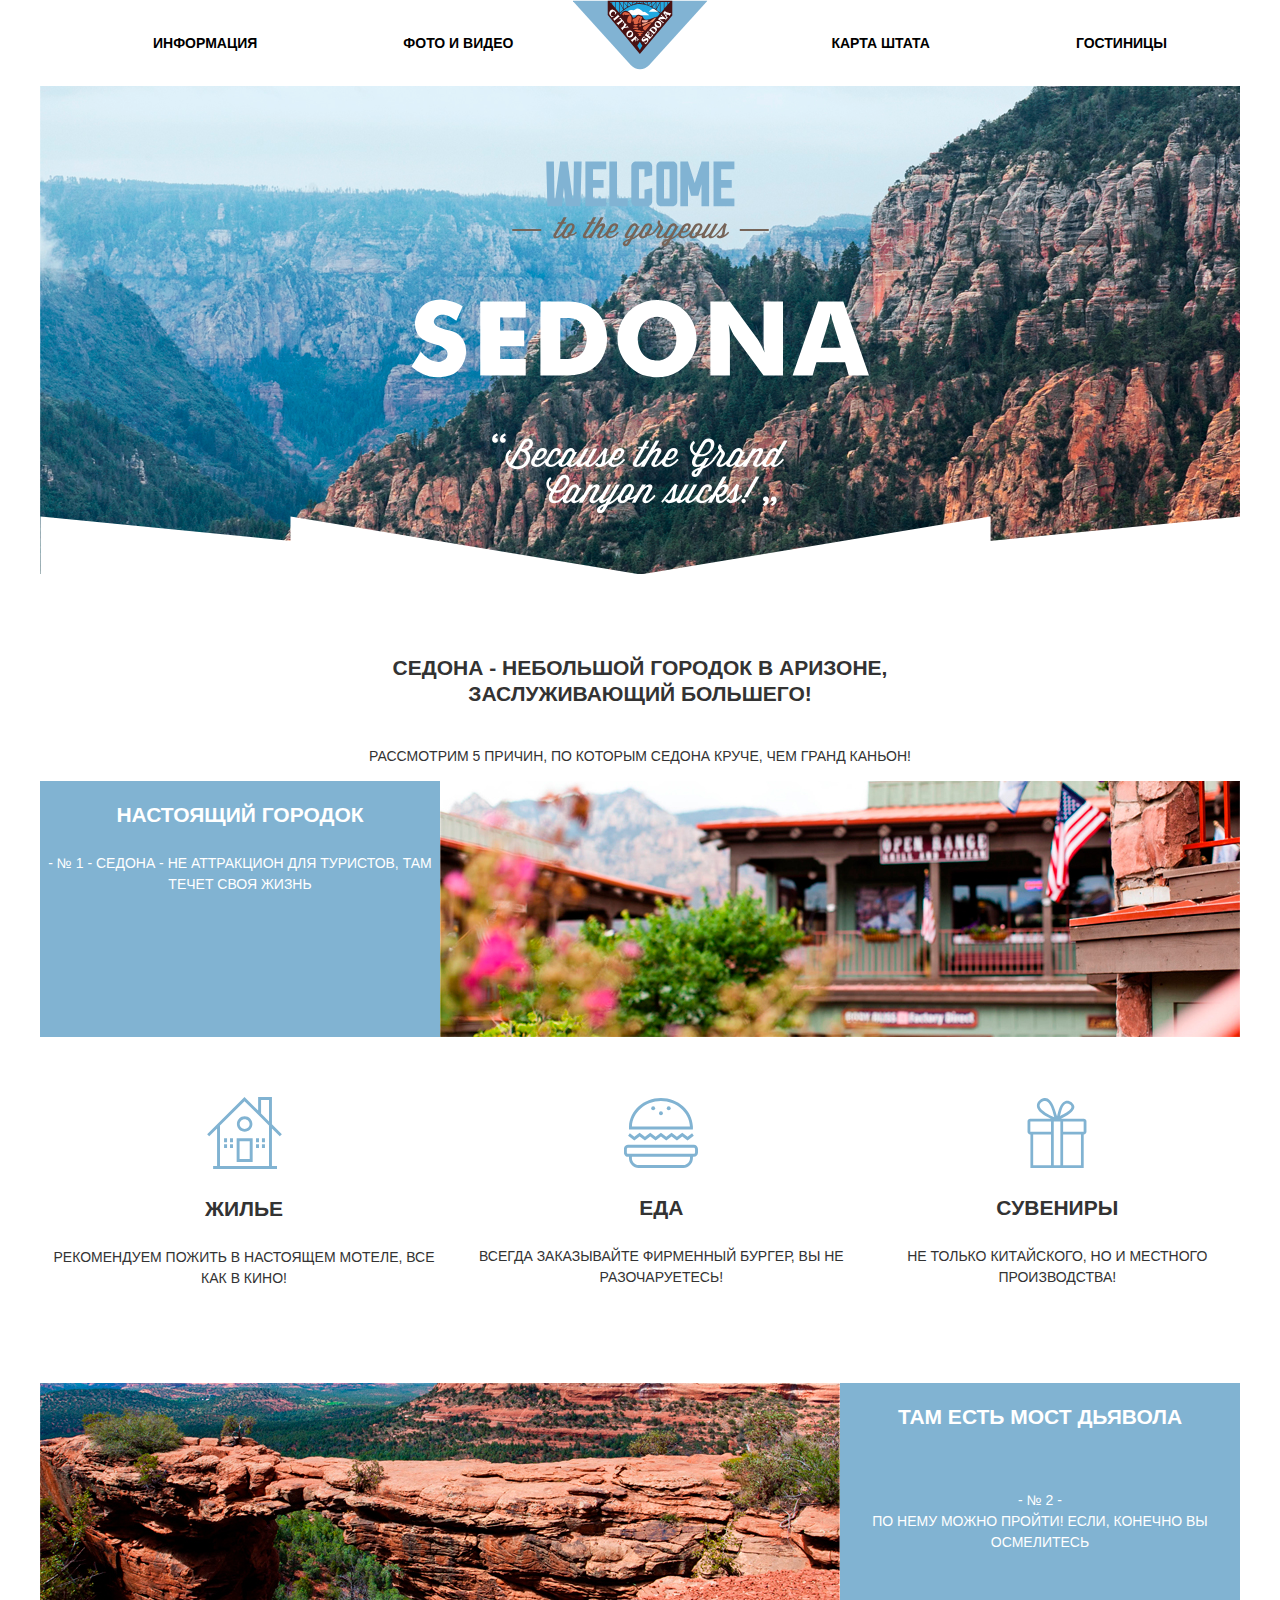
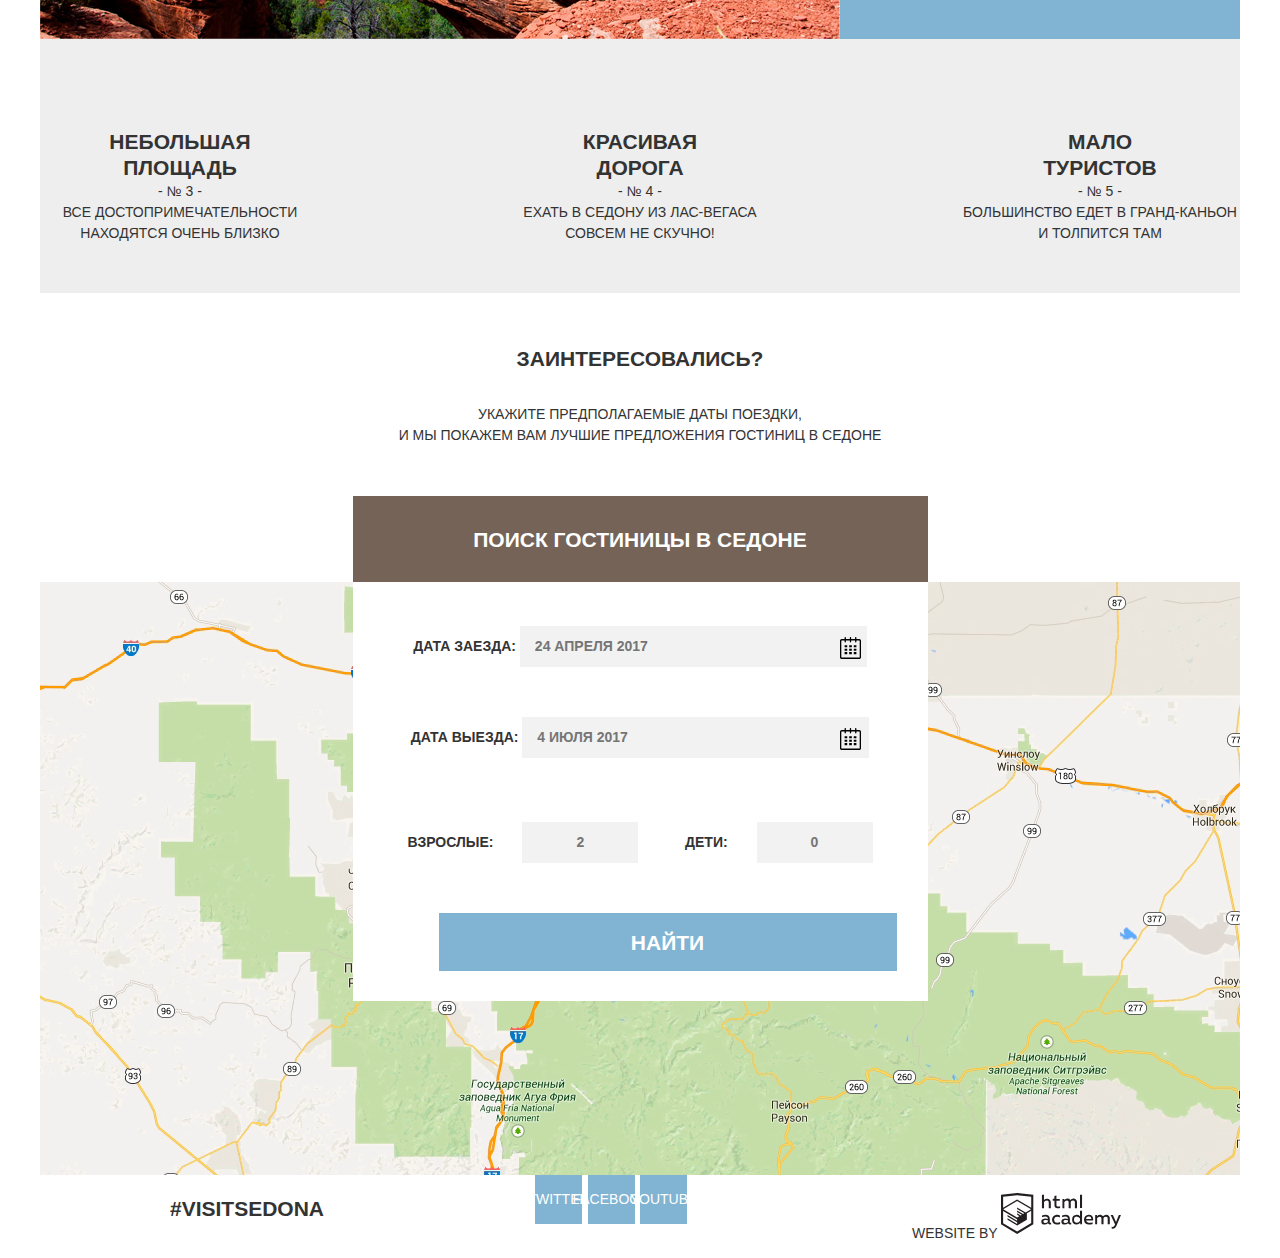
==== index.html @ 25c96b59 "исправления по замечаниям" ====
<!DOCTYPE html>
<html lang="ru">
  <head>
    <meta charset="utf-8">
    <link href="https://fonts.googleapis.com/css?family=PT+Sans&display=swap&subset=cyrillic" rel="stylesheet">
    <link href="css/normalize.css" rel="stylesheet">
    <link href="css/style.css" rel="stylesheet">
    <title>HTML Academy: Седона</title>
  </head>
  <body>
   <header class="main-header">
     <div class="main-header-box">
     <img src="img/logo-sedona.svg" alt="Sedona logo" width="135px" height="70px">
     </div>
     <nav class="main-navigation">
      <ul class="navigation-list">
        <li class="navigation-list-item">
          <a href="info.html">Информация</a>
        </li>
        <li class="navigation-list-item next-right">
          <a href="info.html">Фото и видео</a>
        </li>
        <li class="navigation-list-item prev-left">
          <a href="statemap.html">Карта штата</a>
        </li>
        <li class="navigation-list-item">
          <a href="hotels.html">Гостиницы</a>
        </li>         
      </ul>
     </nav>
   </header>
   <main class="container">
     <section class="main-banner">
       <h1 class="visually-hidden">Город Sedona</h1>
         <img src="img/intro-welcome.svg" alt="welcome" width="459px" height="353px">
        <!-- <img src="img/polygon.svg" width="1201px" height="59px"> -->
      </section>
      <section  class="introduse">     
       <p class="bold">Седона - небольшой городок в Аризоне,<br>
       заслуживающий большего!</p>
       <p>Рассмотрим 5 причин, по которым Седона круче, чем Гранд Каньон!</p>
	   </section>
     <section class="reasons">
       <div class="reason-one">
         <div class="reason-one-text">
         <p class="bold">Настоящий городок</p>
         <p>- № 1 - 
         Седона - не аттракцион для туристов, 
         там течет своя жизнь
         </p>
         </div>
         <img src="img/Layer_10.jpg" width="800px" height="256px" alt="city photo">
        </div>
        <div class="recomends">
          <div class="recomends-one">
          <img src="img/icon-1.svg" width="75px" height="72px" alt="house">
          <p class="bold">Жилье</p>
          <p>Рекомендуем пожить в настоящем 
          мотеле, все как в кино!</p>
          </div>
          <div class="recomends-two">
          <img src="img/icon-2.svg" width="74px" height="70px" alt="burger">
          <p class="bold">Еда<p>
          <p>Всегда заказывайте фирменный бургер,
          вы не разочаруетесь!</p>
          </div>
          <div class="recomends-three">
          <img src="img/icon-3.svg" width="64px" height="70px" alt="souveners">
          <p class="bold">Сувениры</p>
          <p>Не только китайского, но и местного
          производства!</p>
          </div>
        </div>
        <div class="reason-two">
          <img src="img/Layer_5.jpg" width="800px" height="256px" alt="Devil's bridge">
          <div class="reason-two-text">
          <p class="bold">Там есть мост дьявола</p><br>
          <p>- № 2 -<br>
          По нему можно пройти! Если, конечно
          вы осмелитесь
          </p>
          </div>
        </div>
        <div class="reasons-list">
        <div class="reasons-list-item">
        <span class="bold">Небольшая<br>        
        площадь</span><br>
        - № 3 -<br>
        Все достопримечательности находятся очень близко
        </div>
        <div class="reasons-list-item">
        <span class="bold">Красивая<br>
        дорога</span><br>
        - № 4 -<br>
        Ехать в Седону из Лас-Вегаса совсем не скучно!
        </div>
        <div class="reasons-list-item">
        <span class="bold">Мало<br>
        туристов</span><br>
        - № 5 -<br>
        Большинство едет в Гранд-Каньон и толпится там
        </div>
        </div>
     </section>
	   <section class="block-callback">
       <h2>Заинтересовались?</h2>
       <p class="block-callback-info">Укажите предполагаемые даты поездки,<br>
 	   и мы покажем вам лучшие предложения гостиниц в Седоне</p>
     <div class="search">
       <button class="button" type="button">Поиск гостиницы в Седоне</button>
	       <form class="search-form" action="https://echo.htmlacademy.ru" method="post">
           <p class="search-form-item">
            <label for="date-from">Дата заезда:</label>
            <input id="date-from" type="text" name="date-from" value="" placeholder="24 апреля 2017" class="date-input">
            <button class="calendar"><img src="img/calendar.svg" alt="calendar"></button>
           </p>
           <p class="search-form-item">
             <label for="date-to">Дата выезда:</label>
             <input id="date-to" type="text" name="date-to" value="" placeholder="4 июля 2017" class="date-input">
             <button class="calendar"><img src="img/calendar.svg" alt="calendar"></button>
           </p>
           <div class="count">
           <p class="count-form-item"> 
             <label for="adult">Взрослые:</label>
             <input id="adult" type="text" name="adult" value="" placeholder="2" class="adult-count">
           </p>
           <p class="count-form-item">
             <label for="children">Дети:</label>
             <input id="children" type="text" name="children" value="" placeholder="0" class="children-count">
           </p>
           </div>
           <button class="button-search" type="submit">Найти</button>
         </form>
         </div>
     </section>
     <section class="map">
       <img src="img/map.jpg" alt="map of Sedona" width="1200px" height="593px">
     </section>
   </main>
   <footer class="main-footer">
   <div class="container">
     <p class="hashtag">#VISITSEDONA</p>
       <ul class="footer-social">
         <li><a class="social-button" href="#"><span class="visually-hidden">Twitter</span>
         <svg xmlns="http://www.w3.org/2000/svg" xmlns:xlink="http://www.w3.org/1999/xlink" width="17" height="15" viewBox="0 0 17 15"><path fill="#FFF" d="M10.95.144c1.685-.496 2.984.27 3.577 1.179.673-.231 1.331-.481 2.011-.708a2.345 2.345 0 0 1-.857 1.768c.685.17 1.304-.491 1.304-.491-.169 1-1.006 1.788-1.563 2.024-.231 6.75-3.175 11.217-10.077 11.082h-.446c-.41 0-4.164-.46-4.898-1.887 2.271.196 3.893-.422 4.693-1.177-.96-.3-2.679-.477-2.979-2.95.349.106.564.228 1.19.119C1.705 8.247.374 7.53.448 5.33c.285.328 1.067.536 1.34.472C1.085 5.561-.182 2.442.894.85c1.818 1.854 3.735 3.606 7.152 3.773C8.254 2.33 9.183.793 10.95.144z"/></svg>
</a></li>
         <li><a class="social-button" href="#"><span class="visually-hidden">Facebook</span>
         <svg xmlns="http://www.w3.org/2000/svg" width="12" height="22" viewBox="0 0 12 22"><path fill="#FFF" d="M12 4V0H8a4 4 0 0 0-4 4v4H0v4h4v10h4V12h4V8H8V4h4z"/></svg>
</a></li>
         <li><a class="social-button" href="#"><span class="visually-hidden">Youtube</span>
         <svg xmlns="http://www.w3.org/2000/svg" xmlns:xlink="http://www.w3.org/1999/xlink" width="20" height="16" viewBox="0 0 20 16"><path fill="#FFF" d="M17 0H3C1.35 0 0 1.35 0 3v10c0 1.65 1.35 3 3 3h14c1.65 0 3-1.35 3-3V3c0-1.65-1.35-3-3-3zM6.027 11.998V4.002L15.014 8l-8.987 3.998z"/></svg>
</a></li>
       </ul>
       <p class="footer-copyright">Website by 
	     <a class="academy-logo" href="https://htmlacademy.ru/intensive/htmlcss">
		   <svg id="Layer_1" data-name="Layer 1" xmlns="http://www.w3.org/2000/svg" width="120px" height="49px" viewBox="0 0 108.08 36.85"><title>logo-htmlacademy-small1</title><path d="M44.61,26.88a2,2,0,0,0,.55-0.1v1.33a3.25,3.25,0,0,1-1.18.21,1.67,1.67,0,0,1-1.67-1,4.84,4.84,0,0,1-3.14,1.08c-1.51,0-2.91-.83-2.91-2.55,0-2.13,2-2.79,3.71-2.79a11.08,11.08,0,0,1,2.17.25v-0.3c0-1-.76-1.77-2.19-1.77a7.42,7.42,0,0,0-3,.64v-1.7a10.21,10.21,0,0,1,3.19-.55c2.36,0,3.81,1.12,3.81,3.65v3a0.54,0.54,0,0,0,.49.59h0.17Zm-6.44-1.13A1.35,1.35,0,0,0,39.63,27h0.11a3.39,3.39,0,0,0,2.41-1V24.58a9.72,9.72,0,0,0-1.81-.21c-1,0-2.16.33-2.16,1.38h0Zm12.36-6.11a5,5,0,0,1,2.57.64V22a4.08,4.08,0,0,0-2.3-.7,2.75,2.75,0,1,0,0,5.49,5,5,0,0,0,2.43-.64v1.71a6.27,6.27,0,0,1-2.76.57A4.21,4.21,0,0,1,46,24.51q0-.21,0-0.41a4.32,4.32,0,0,1,4.18-4.46h0.38Zm12.17,7.24a2,2,0,0,0,.55-0.1v1.33a3.25,3.25,0,0,1-1.18.21,1.67,1.67,0,0,1-1.67-1,4.84,4.84,0,0,1-3.14,1.08c-1.51,0-2.91-.83-2.91-2.55,0-2.13,2-2.79,3.71-2.79a11.08,11.08,0,0,1,2.17.25v-0.3c0-1-.76-1.77-2.19-1.77a7.42,7.42,0,0,0-3,.64v-1.7a10.21,10.21,0,0,1,3.19-.55c2.36,0,3.81,1.12,3.81,3.65v3a0.54,0.54,0,0,0,.49.59h0.17Zm-6.44-1.13A1.35,1.35,0,0,0,57.73,27h0.11a3.39,3.39,0,0,0,2.41-1V24.58a9.72,9.72,0,0,0-1.81-.21c-1.06,0-2.16.33-2.16,1.38h0ZM73,16V28.2H71.35V26.88a3.88,3.88,0,0,1-3.19,1.54,4.4,4.4,0,0,1,0-8.78,3.81,3.81,0,0,1,3,1.3V16H73Zm-4.53,5.22a2.76,2.76,0,1,0,0,5.52A2.86,2.86,0,0,0,71.15,25V23A2.91,2.91,0,0,0,68.49,21.27ZM79,19.64c3.31,0,4.46,2.68,3.92,5.09H76.7c0.21,1.5,1.67,2.11,3.19,2.11a6.11,6.11,0,0,0,2.64-.59v1.6a7.14,7.14,0,0,1-3,.57C77,28.42,74.78,27,74.78,24a4.18,4.18,0,0,1,4-4.39H79Zm0.09,1.54a2.28,2.28,0,0,0-2.44,2.1v0.06H81.3A2,2,0,0,0,79.13,21.18Zm5.73,7V19.87h1.65v1a3.81,3.81,0,0,1,2.78-1.27A2.86,2.86,0,0,1,91.89,21a4.12,4.12,0,0,1,2.91-1.33A3.06,3.06,0,0,1,98,23V28.2h-1.9V23.05a1.59,1.59,0,0,0-1.42-1.75H94.42a2.8,2.8,0,0,0-2.07,1.12V28.2h-1.9V23.05A1.59,1.59,0,0,0,89,21.31H88.8a3,3,0,0,0-2.21,1.29v5.63H84.86Zm21.31-8.33h1.9l-3.91,9.46c-0.9,2.17-2.09,2.86-3.35,2.86a4.76,4.76,0,0,1-1.1-.14V30.46a2.86,2.86,0,0,0,.85.12c0.9,0,1.58-.64,2.07-1.9l0.17-.42-4-8.4h2l2.86,6.29ZM38.73,1.46V6.22a3.81,3.81,0,0,1,2.7-1.14,3.25,3.25,0,0,1,3.44,3.4v5.15H43V8.72a1.81,1.81,0,0,0-1.61-2h-0.3a2.93,2.93,0,0,0-2.32,1.39v5.52h-1.9V1.46h1.9ZM49.94,2.31v3h3V6.91h-3v3.81c0,1.1.5,1.46,1.58,1.46a4.49,4.49,0,0,0,1.69-.33v1.6A6.8,6.8,0,0,1,51,13.8a2.55,2.55,0,0,1-2.86-2.74V6.89H46.58V5.26h1.5V2.74Zm5.4,11.31V5.28H57v1A3.81,3.81,0,0,1,59.77,5a2.86,2.86,0,0,1,2.6,1.33A4.12,4.12,0,0,1,65.28,5,3.06,3.06,0,0,1,68.44,8.4v5.21h-1.9V8.46a1.59,1.59,0,0,0-1.42-1.75H64.89a2.8,2.8,0,0,0-2.07,1.12v5.78h-1.9V8.46A1.59,1.59,0,0,0,59.5,6.71H59.27A3,3,0,0,0,57.06,8v5.63H55.34ZM71.17,1.45H73V13.6H71.17V1.45ZM14.71,0H14.55L0,1.54V28.21l14.55,8.66,14.55-8.66V1.54Zm12.5,27.1L14.55,34.64,1.9,27.12V16.18l12.59,7.5V25L5.86,19.9v1.31l8.68,5.21v1.39L5.87,22.65V24l8.68,5.21,8.75-5.24V18.31L27.2,16V27.12Zm0-12.53-3.48,2-1.6,1L14.51,13v1.31L21,18.23H21l-0.14.09-1,.54-5.37-3.2V17l4.24,2.52-1,.67-3.2-1.9v1.31l2.1,1.24L14.5,22.1,2,14.65,14.51,7.11Zm0-1.32L14.49,5.76,1.91,13.25v-10L14.56,1.92,27.21,3.25v10h0Z" transform="translate(0 -0.02)" fill="#231f20"/></svg>
</a>
	   </p>
     </div>
   </footer>
  </body>
</html>
---- css/style.css ----
body {
margin: 0px;
padding: 0px;

font-family: "PT-Sans", Arial, sans-serif;
font-size: 14px;
line-height: 21px;
color: #333333;
text-transform: uppercase;

background-image: url("../img/background_photo.png");
background-repeat: no-repeat;
background-position: top center;
background-color: #ffffff;
}
a {
  text-decoration: none;
}


.main-header {
  width: 1200px;
  position: relative;
  display: block;
  margin: 0 auto;
  
}
.main-header-box {
  display: block;
  position: absolute;
  top: 0;
  left: 50%;
  transform: translateX(-50%);
  width: 135px;
  background-color: transparent;
}

.main-navigation {
  
  font-size: 14px;
  font-weight: bold;
  line-height: 26px;
  color: #000000;
  background-color: #ffffff;
  display: flex;
  width: 1200px;
  align-items: center;
  box-sizing: border-box;
  margin-bottom: 75px;
}
.navigation-list {
  width: 100%;
  display: -webkit-flex;
  display: -moz-flex;
  display: -ms-flex;
  display: -o-flex;
  display: flex;
  -webkit-flex-wrap: wrap;
  -moz-flex-wrap: wrap;
  -ms-flex-wrap: wrap;
  -o-flex-wrap: wrap;
  flex-wrap: wrap;
}
ul.navigation-list  {
  list-style: none;
  margin: 0;
}

.navigation-list-item {
  padding: 15px 73px;
}

.navigation-list-item.next-right {
  margin-right: auto;
}

.navigation-list-item.prev-left {
  margin-left: auto;
}

.main-navigation a {
  display: block;
  color: #000000;
  padding-top: 15px;
  padding-bottom: 15px;
}
.main-navigation a:hover {
  color: #81b3d2;
}
.main-navigation a:focus {
  color: #cacaca;
}
h1.visually-hidden,
h2.visually-hidden  {
  position: absolute;

  width: 1px;
  height: 1px;
  margin: -1px;
  border: 0;
  padding: 0;

  white-space: nowrap;

  clip-path: inset(100%);
  clip: rect(0 0 0 0);
  overflow: hidden;
}

.main-banner img {
  display: flex;
  margin-right: auto;
  margin-left: auto;
  margin-top: 0;
}
.main-banner {
  position: relative;
}
/*.main-banner:after {
  content: "";
  position: absolute;
  display: block;
  background-image: url("../img/polygon.png");
  background-repeat: no-repeat;
  background-size: 1200px 59px;
  z-index: 10;
  top: 448px;
}*/
.bold {
  font-size: 21px;
  font-weight: bold;
  line-height: 26px;
  margin-bottom: 25px;
}
.container {
  margin: 0 auto;
  width: 1200px;
}
.introduse {
  display:flex;
  flex-direction: column;
  background-color: #ffffff;
  text-align: center;
  margin-top: 60px;
  padding-top: 60px;
}
.introduse:before {
  content: "";
  position: absolute;
  display: block;
  background-image: url("../img/polygon.png");
  background-repeat: no-repeat;
  width: 1201px;
  height: 59px;
  z-index: 10;
  top: 516px;

}

.reason-one {
  display: flex;
  margin: auto;
  align-items: center;
  margin-bottom: 60px;
  background-color: #ffffff;
  
}
.reason-two {
  display: flex;
  margin: auto;
  align-items: center;
  background-color: #ffffff;

}
.reason-one-text,
.reason-two-text {
  width: 400px;
  height: 256px;
  background-color: #81b3d2;
  color: #ffffff;
  text-align: center;
  vertical-align: middle;
}

  
.recomends {
  display: flex;
  justify-content: space-between;
  align-items: center;
  margin: auto;
  margin-bottom: 80px;
  background-color: #ffffff;
  
}
.recomends-one,
.recomends-two,
.recomends-three {
  text-align: center;
}
.reasons-list {
  display: flex;
  justify-content: space-between;
  background-color: #eeeeee;
  min-height: 254px;
  margin: auto;
  align-items: center;
}
.reasons-list-item {
  width: 280px;
  text-align: center;
  vertical-align: middle;
  margin-top: 40px;
  
}

.block-callback p,
.block-callback h2{
  text-align: center;
  vertical-align: middle;
}
.block-callback h2 {
  margin-top: 55px;
  margin-bottom: 35px;
}
.block-callback p {
  margin-bottom: 50px;
}
.search {
  z-index: 10;
  width: 575px;
  position: relative;
  margin: auto;
  
}
.search-form {
  width: 575px;
  position: absolute;
  top: 86px;
  background-color: #ffffff;
  padding: 30px;
  box-sizing: border-box;
}
.button {
  font: inherit;
  background-color: #766357;
  color: #ffffff;
  text-align: center;
  vertical-align: middle;
  border: none;
  width: 575px;
  height: 86px;
  text-transform: uppercase;
  font-size: 21px;
  font-weight: bold;
  cursor: pointer;
}
.button:hover {
  background-color: #604e43;
}
.button:active {
  background-color: #503e33;
  color: #928a85;
}

.search-form-item{
  position: relative;
  font: inherit;
  font-size: 14px;
  font-weight: bold;
}
.search-form-item input:hover {
  background-color: #ebebeb;
}
.search-form-item input:focus {
  background-color: #ffffff;
}
.date-input {
  width: 347px;
  box-sizing: border-box;
  padding: 10px 15px;
  padding-right: 30px;
  font: inherit;
  color: #000000;
  text-transform: uppercase;
  background-color: #f2f2f2;
  border: none;
  position: relative;
}
.calendar {
  position: absolute;
  right: 31px;
  top: 10px;
  border: none;
  background-color: #f2f2f2;
}
.count {
  display: flex;
  width: 465px;
  margin: 0 auto;
  justify-content: space-between;
}
.count-form-item label {
  font-size: 14px;
  font-weight: bold;
  display: inline-block;
}
.count-form-item label:first-child {
  margin-right: 25px;
}

.adult-count,
.children-count {
  width: 116px;
  box-sizing: border-box;
 /* padding: 10px 40px;*/
  padding-top: 10px;
  padding-bottom: 10px;
  font: inherit;
  font-weight: bold;
  color: #000000;
  text-transform: uppercase;
  text-align: center;
  background-color: #f2f2f2;
  border: none;
  position: relative;
}
.button-search {
  font: inherit;
  text-align: center;
  vertical-align: middle;
  width: 458px;
  height: 58px;
  text-transform: uppercase;
  font-size: 21px;
  font-weight: bold;
  background-color: #81b3d2;
  color: #ffffff;
  border: none;
  margin-left: 56px;
}
.button-search:hover,
.social-button:hover {
  background-color: #669ec0;
}
.button-search:active
.social-button:active {
  background-color: #5496bd;
  color: #94b9d2;
}
.map {
  display: block;
  width: 1200px;
  height: 593px;
}
.social-button {
  background-color: #81b3d2;
  color: #ffffff;
  border: none;
  width: 47px;
  height: 49px;
  display: flex;
  align-items: center;
  justify-content: center;
}
.social-button:hover {
  background-color: 669ec0;
}
.social-button:active {
  background-color:5496bd;
}
social-button:active path {
  fill: #88b6d1;
}
.main-footer .container {
  display: flex;
  flex-wrap: wrap;
  width: 1200px;
  justify-content: space-between;
}
/*.footer-social {
  text-align: center;
  width: 155px;
}*/
ul.footer-social {
  list-style: none;
  display: flex;
  width: 152px;
  flex-wrap: wrap;
  justify-content: space-between;
  margin: 0 auto;
  padding: 0;
}
.hashtag {
  font-size: 21px;
  font-weight: bold;
  line-height: 26px;
  width: 140px;
  margin-left: 130px;
}
.footer-copyright {
  width: 210px;
 
  margin-right: 118px;
}
.academy-logo:hover path{
  fill: #81b3d2;
}
academy-logo:active path {
  fill: #bdbbbc;
}
.inner-page {
  background-color: #fefefe;
  background-image: url("../img/inner-page.jpg");
  background-position: top center;
  background-repeat: no-repeat;
}
.inner-page .main-navigation {
  margin-bottom: 0;
}
.filtres {
  background-image: url("../img/filter_background.jpg");
  background-repeat: no-repeat;
  background-position: top center;
  background-color: #ffffff;
  margin-top: 0;
  color: #ffffff;
}
fieldset {
  list-style: none;
  padding: 0;
  margin: 0;
  border: none; 
}
.staff-name,
.type-name {
  font-weight: 600;
  font-size: 16px;
  line-height: 21px;
}

.container {
  margin: 0 auto;
  width: 1200px;
}
.filter-container {
  display: flex;
  justify-content: space-between;
}
.filtres-column {
  width: 600px;
  display: flex;
  justify-content: space-between;
}
.fiter-list {
  list-style: none;
  margin: 0;
  padding: 0;
}
.staff {
  width: 240px;  
  margin-left: 73px;
  margin-top: 30px;
  margin-bottom: 30px;
}
.hotel-type {
  width: 240px;
  margin-top: 30px;
  margin-bottom: 30px;
}
.filter-options {
  padding-top: 20px;
}
.hotel {
  position: relative;
  padding-left: 30px;
  cursor: pointer;
}
.hotel input[type="checkbox"]:checked + .checkbox-indicator {
  position: absolute;
  top: 0;
  left: 0;
  background-image: url("../img/checkbox-on.svg");
  background-repeat: no-repeat;
  width: 27px;
  height: 27px;
}
.hotel input[type="checkbox"]:not(:checked) + .checkbox-indicator {
  position: absolute;
  top: 0;
  left: 0;
  background-image: url("../img/checkbox-off.svg");
  background-repeat: no-repeat;
  width: 27px;
  height: 27px;
}
.range {
  width: 330px;
  margin-right: 73px;
  margin-top: 30px;
}
.range-title {
  margin-bottom: 9px;
  font-weight: 600;
  font-size: 16px;
  line-height: 21px;
}
.price-controls {
  height: 36px;
  margin-bottom: 20px;
  font-size: 0;
  border: 2px solid #ffffff;
  border-radius: 2px;
  position: relative;
}
.price-controls::after {
  content: "";
  position: absolute;
  top: 50%;
  left: 50%;
  width: 2px;
  height: 22px;
  transform: translate(-50%, -50%);
  background: #ffffff;
}
.price-controls label {
  display: inline-block;

  font-size: 14px;
  line-height: 38px;
  vertical-align: top;

  cursor: pointer;
}
.price-controls .min-price,
.price-controls .max-price {
  width: 90px;
  padding-left: 65px;
}
.price-controls input {
  width: 50px;
  margin: 0;

  color: inherit;
  font: inherit;

  background: none;
  border: none;
}
.range-controls {
  position: relative;

  margin-bottom: 32px;
}
.range-controls .scale {
  height: 2px;

  background: rgba(255, 255, 255, 0.3);
}
.range-controls .bar {
  width: 80%;
  height: 2px;

  background: #ffffff;
}
.range-toggle {
  width: 4px;
  height: 4px;
  position: absolute;
  top: -9px;
  background: #ababab;
  border: 8px solid #ffffff;
  border-radius: 50%;
  box-shadow: 0 2px 1px 0 rgba(0, 1, 1, 0.2);
  cursor: pointer;
}
.range-toggle-min {
  left: 0;
}

.range-toggle-max {
  left: 80%;
}
.range-toggle:hover {
  background: #1c4f80;
}
.btn-transparent {
  display: block;
  margin: 0 auto;
  padding: 6px 35px;

  font-size: 14px;
  line-height: 20px;
  color: #ffffff;
  text-transform: uppercase;

  background: transparent;
  border: 2px solid #ffffff;
  border-radius: 2px;
  cursor: pointer;
}
.btn-transparent:hover {
  color: #000000;

  background: #ffffff;
}
.search-result {
  display: flex;
  flex-wrap: wrap;
  width: 550px;
  margin-left: 73px;
}
.search-result-count {
  padding-top: 25px;
  padding-bottom: 25px;
  display: inline-block;
  vertical-align: middle;
  font-size: 21px;
  font-weight: 700;
  line-height: 26px;
  margin: 0;
}
.search-result-bar {
  font-size: 12px;
  line-height: 16px;
  margin: 0;
  margin-left: 45px;
  margin-right: 40px;
  padding-top: 36px;
  padding-bottom: 36px;
  vertical-align: middle;
  display: inline-block;
}
.sorting {
  list-style: none;
  margin: 0;
  padding: 0;
}
.sorting li {
  display: inline-block;
  vertical-align: middle;
  padding: 36px 15px 36px 0;  
  font-size: 12px;
  line-height: 16px;
  margin: 0;
}

.result {
  display: flex;
  flex-wrap: no-wrap;
  width: 1200px;
  margin: auto;
}
.hotels-item {
  display: flex;
  justify-content: space-between;
  width: 1200px;
  margin: 0 auto;
  padding: 28px 73px;
  box-sizing: border-box;
  border-top: 2px solid #e5e5e5;
}
.hotels-item:last-child {
  border-bottom: 2px solid #e5e5e5;
  margin-bottom: 35px;
}
.hotels-item-left {
  margin-right: 26px;
  margin-left: 0;
}
.hotel-item-center {
  width: 350px;
}
.hotel-item-center .bold {
  color: #000000;
}
.hotel-item-center p {
 padding: 0;
 margin: 0;
}
.type,
.price {
  display: inline-block;
  padding-bottom: 15px;
  padding-top: 15px;
  padding-right: 40px;
  width: 114px;
}
.button-more,
.button-booking {
 display: inline-block;
 
}
.button-more {
 display: inline-block;
  margin-right: 7px;
 padding: 7px 16px;
  width: 112px;
  box-sizing: content-box;
  font: inherit;
  font-weight: bold;
  font-size: 14px;
  text-align: center;
  color: #ffffff;
  vertical-align: middle;
  text-transform: uppercase;

  background-color: #81b3d2;
  border: none;
}
.button-booking {
  display: inline-block;
  
  padding: 7px 16px;
  width: 144px;
  
  font: inherit;
  font-weight: bold;
  font-size: 14px;
  text-align: center;
  color: #ffffff;
  vertical-align: middle;
  text-transform: uppercase;

  background-color: #766357;
  border: none;
}
.button-more a,
.button-booking a {
  color: #ffffff;
  font-size: 14px;
  font-weight: bold;
}
.button-more:hover {
  background-color: #669ec0;
}
.button-more:active {
  background-color: #5496bd;
  color: #88b6d1;
}
.button-booking:hover {
  background-color: #604e43;
}
.button-booking:active {
  background-color: #503e33;
  color: #857871;
}
.hotels-item-right {
  width: 116px;
  margin-left: auto;
  padding-right: 73px;
}
.hidden {
  display: none;
}
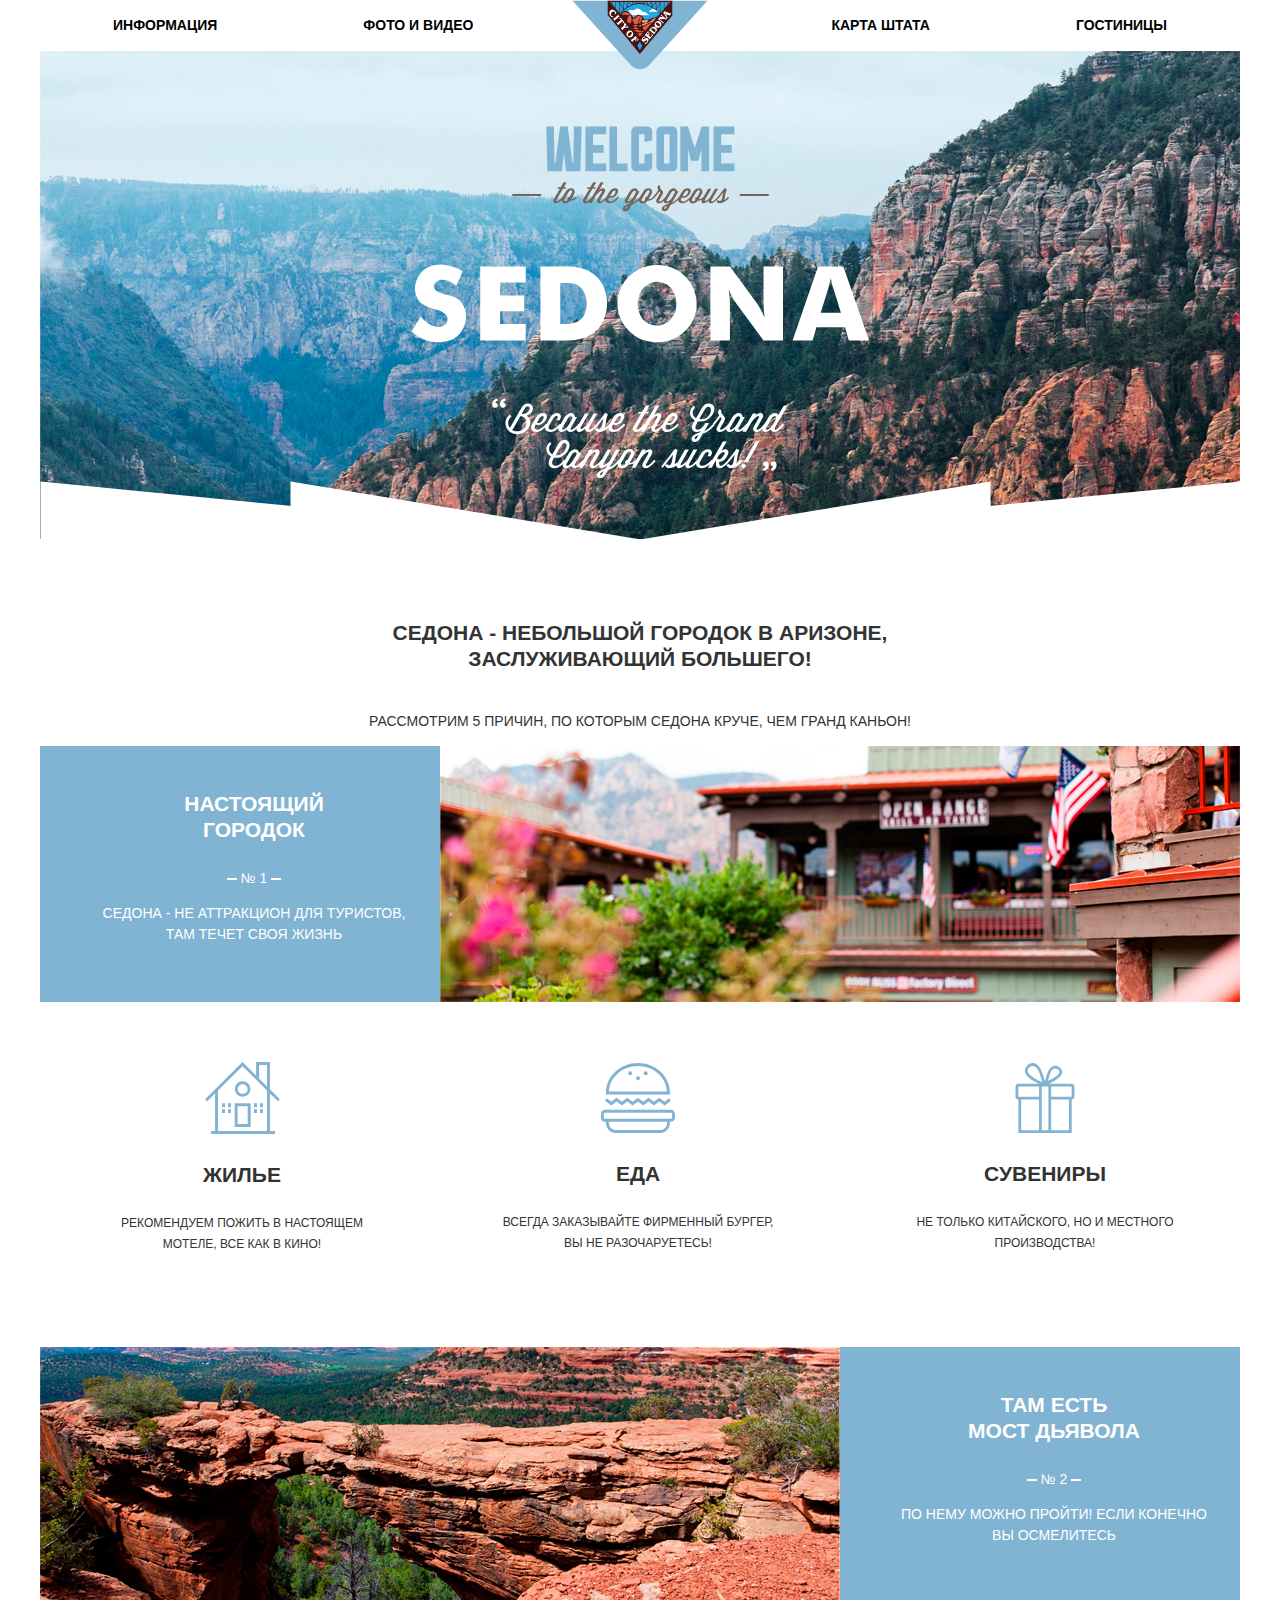
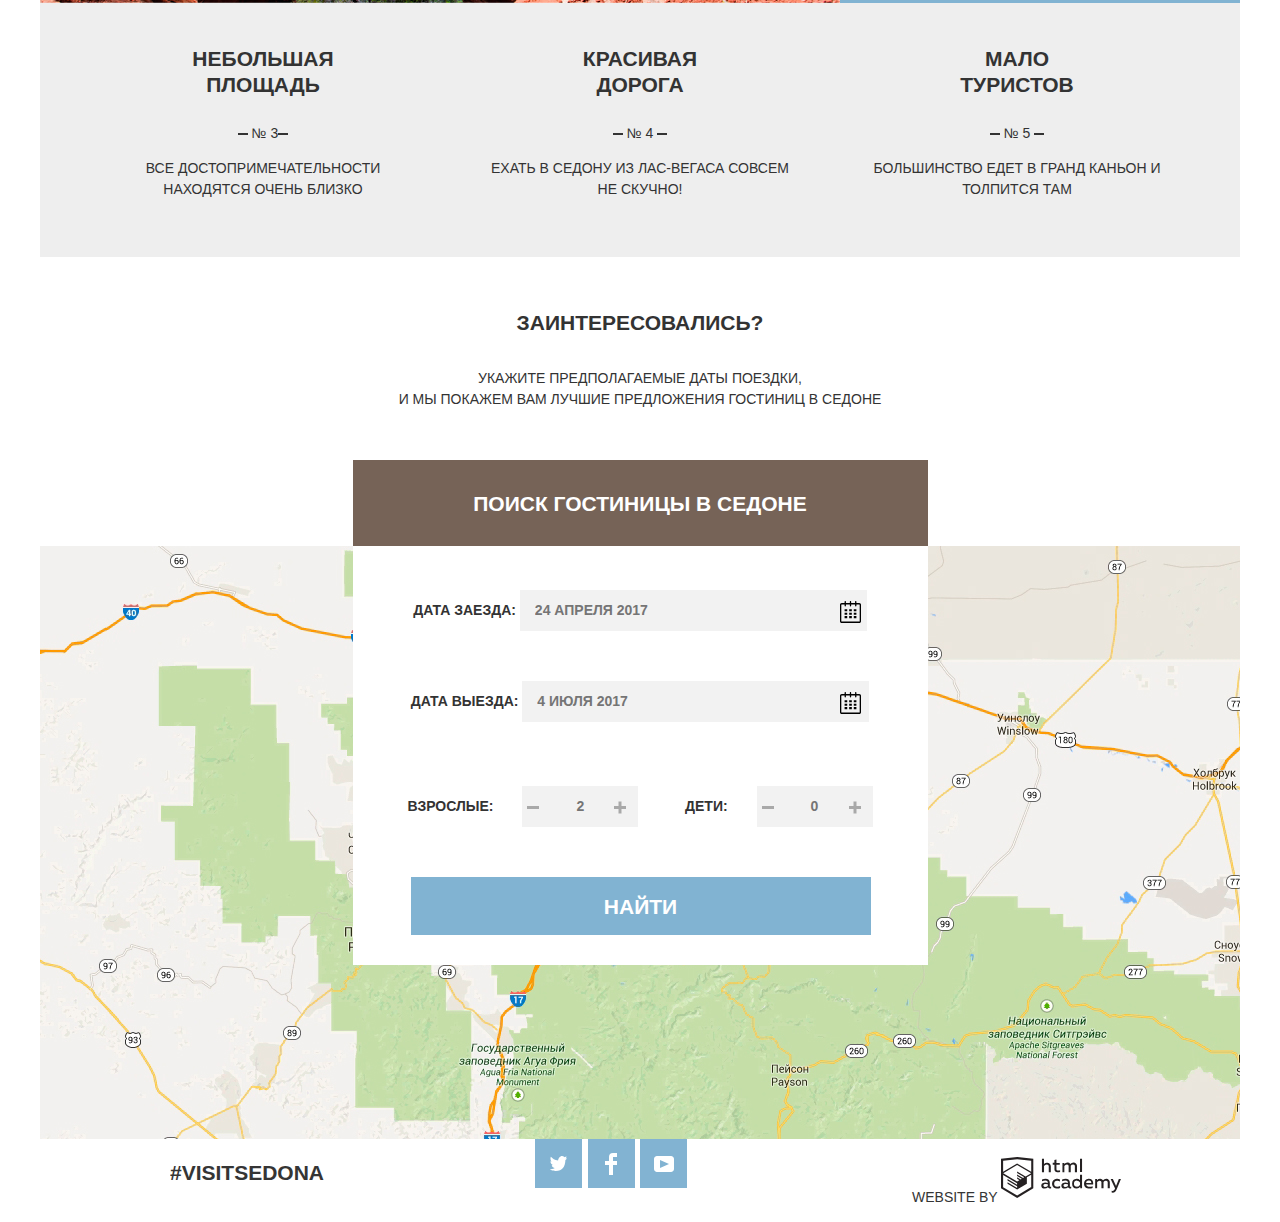
==== commit cb379c06: "доработки" ====
--- a/index.html
+++ b/index.html
@@ -43,9 +43,9 @@
      <section class="reasons">
        <div class="reason-one">
          <div class="reason-one-text">
-         <p class="bold">Настоящий городок</p>
-         <p>- № 1 - 
-         Седона - не аттракцион для туристов, 
+         <span class="headline">Настоящий городок</span><br>
+         <span class="dash"> № 1 </span><br>
+         <p>Седона - не аттракцион для туристов,
          там течет своя жизнь
          </p>
          </div>
@@ -74,31 +74,28 @@
         <div class="reason-two">
           <img src="img/Layer_5.jpg" width="800px" height="256px" alt="Devil's bridge">
           <div class="reason-two-text">
-          <p class="bold">Там есть мост дьявола</p><br>
-          <p>- № 2 -<br>
-          По нему можно пройти! Если, конечно
+          <span class="headline">Там есть мост дьявола</span><br>
+          <span class="dash"> № 2 </span><br>
+          <p>По нему можно пройти! Если конечно
           вы осмелитесь
           </p>
           </div>
         </div>
         <div class="reasons-list">
         <div class="reasons-list-item">
-        <span class="bold">Небольшая<br>        
-        площадь</span><br>
-        - № 3 -<br>
-        Все достопримечательности находятся очень близко
+        <span class="headline">Небольшая площадь</span><br>
+        <span class="dashed"> № 3</span><br>
+        <p>Все достопримечательности находятся очень близко</p>
         </div>
         <div class="reasons-list-item">
-        <span class="bold">Красивая<br>
-        дорога</span><br>
-        - № 4 -<br>
-        Ехать в Седону из Лас-Вегаса совсем не скучно!
+        <span class="headline">Красивая дорога</span><br>
+        <span class="dashed"> № 4 </span><br>
+        <p>Ехать в Седону из Лас-Вегаса совсем не скучно!</p>
         </div>
         <div class="reasons-list-item">
-        <span class="bold">Мало<br>
-        туристов</span><br>
-        - № 5 -<br>
-        Большинство едет в Гранд-Каньон и толпится там
+        <span class="headline">Мало туристов</span><br>
+        <span class="dashed"> № 5 </span><br>
+        <p>Большинство едет в Гранд Каньон и толпится там</p>
         </div>
         </div>
      </section>
@@ -122,11 +119,15 @@
            <div class="count">
            <p class="count-form-item"> 
              <label for="adult">Взрослые:</label>
+             <button class="minus" type="button"></button>
              <input id="adult" type="text" name="adult" value="" placeholder="2" class="adult-count">
+             <button class="plus" type="button"></button>
            </p>
            <p class="count-form-item">
              <label for="children">Дети:</label>
+             <button class="minus" type="button"></button>
              <input id="children" type="text" name="children" value="" placeholder="0" class="children-count">
+             <button class="plus" type="button"></button>
            </p>
            </div>
            <button class="button-search" type="submit">Найти</button>
--- a/css/style.css
+++ b/css/style.css
@@ -39,7 +39,7 @@
   
   font-size: 14px;
   font-weight: bold;
-  line-height: 26px;
+  line-height: 21px;
   color: #000000;
   background-color: #ffffff;
   display: flex;
@@ -64,10 +64,11 @@
 ul.navigation-list  {
   list-style: none;
   margin: 0;
+  padding: 0;
 }
 
 .navigation-list-item {
-  padding: 15px 73px;
+  padding: 0 73px;
 }
 
 .navigation-list-item.next-right {
@@ -91,7 +92,8 @@
   color: #cacaca;
 }
 h1.visually-hidden,
-h2.visually-hidden  {
+h2.visually-hidden,
+span.visually-hidden  {
   position: absolute;
 
   width: 1px;
@@ -153,7 +155,7 @@
   width: 1201px;
   height: 59px;
   z-index: 10;
-  top: 516px;
+  top: 481px;
 
 }
 
@@ -170,19 +172,43 @@
   margin: auto;
   align-items: center;
   background-color: #ffffff;
-
+ 
 }
 .reason-one-text,
 .reason-two-text {
   width: 400px;
   height: 256px;
+  box-sizing: border-box;
   background-color: #81b3d2;
   color: #ffffff;
   text-align: center;
   vertical-align: middle;
-}
-
-  
+  padding-top: 45px;
+  margin-top: 0;
+  padding-left: 58px;
+  padding-right: 30px;
+  padding-bottom: 45px;
+}
+.headline {
+  display: inline-block;
+  width: 172px;
+  font-size: 21px;
+  font-weight: bold;
+  line-height: 26px;
+  margin-bottom: 25px;
+}
+.dash {
+  margin-bottom: 25px;
+}
+.dash::before,
+.dash::after {
+  content: "";
+  width: 10px;
+  height: 2px;
+  background-color: #ffffff;
+  vertical-align: middle;
+  display: inline-block;
+}
 .recomends {
   display: flex;
   justify-content: space-between;
@@ -196,21 +222,57 @@
 .recomends-two,
 .recomends-three {
   text-align: center;
+  font-size: 12px;
+}
+
+.recomends-one {
+  box-sizing: border-box;
+  width: 258px;
+  margin-left: 73px;
+}
+.recomends-two {
+  width: 292px;
+}
+.recomends-three {
+  width: 280px;
+  margin-right: 55px;
 }
 .reasons-list {
   display: flex;
   justify-content: space-between;
   background-color: #eeeeee;
   min-height: 254px;
-  margin: auto;
+  
   align-items: center;
+ 
+  
 }
 .reasons-list-item {
-  width: 280px;
-  text-align: center;
-  vertical-align: middle;
-  margin-top: 40px;
-  
+  width: 300px;
+  text-align: center;
+  vertical-align: middle;
+  margin-top: 0;
+  padding-top: 0;
+  box-sizing: border-box;
+  
+}
+.reasons-list-item:first-child {
+  margin-left: 73px;
+}
+.reasons-list-item:last-child {
+  margin-right: 73px;
+}  
+.dashed:before,
+.dashed:after {
+  content: "";
+  width: 10px;
+  height: 2px;
+  background-color: #333333;
+  vertical-align: middle;
+  display: inline-block;
+}
+.dashed {
+ padding-bottom: 25px; 
 }
 
 .block-callback p,
@@ -299,6 +361,9 @@
   margin: 0 auto;
   justify-content: space-between;
 }
+.count-form-item {
+  position: relative;
+}
 .count-form-item label {
   font-size: 14px;
   font-weight: bold;
@@ -324,11 +389,65 @@
   border: none;
   position: relative;
 }
+.minus {
+  position: absolute;
+  border: none;
+  width: 19px;
+  height: 19px;
+  background-color: transparent;
+  cursor: pointer;
+  top: 10px;
+  z-index: 10;
+}
+.minus::after{
+  content: "";
+  position: absolute;
+  width: 12px;
+  height: 3px;
+  background-color: #a9a9a9;
+  right: 2px;
+}
+.minus:hover:after {
+  background-color: #000000;
+}
+.minus:active:after {
+  background-color: #81b3d2;
+}
+.plus {
+  position: absolute;
+  border: none;
+  width: 19px;
+  height: 19px;
+  background-color: transparent;
+  cursor: pointer;
+  right: 10px;
+  top: 10px;
+}
+.plus::before,
+.plus::after {
+  content: "";
+  position: absolute;
+  width: 12px;
+  height: 3px;
+  background-color: #a9a9a9;
+  right: 2px;
+}
+.plus::before {
+  transform: rotate(90deg);
+}
+.plus:hover:before,
+.plus:hover:after {
+  background-color: #000000;
+}
+.plus:active:before,
+.plus:active:after {
+  background-color: #81b3d2;
+}
 .button-search {
   font: inherit;
   text-align: center;
   vertical-align: middle;
-  width: 458px;
+  width: 460px;
   height: 58px;
   text-transform: uppercase;
   font-size: 21px;
@@ -336,7 +455,8 @@
   background-color: #81b3d2;
   color: #ffffff;
   border: none;
-  margin-left: 56px;
+  padding: 0;
+  margin-left: 28px;
 }
 .button-search:hover,
 .social-button:hover {
@@ -371,11 +491,20 @@
 social-button:active path {
   fill: #88b6d1;
 }
+.main-footer {
+display: block;
+position: relative;
+z-index: 10;
+opacity: 0.99;
+}
 .main-footer .container {
   display: flex;
   flex-wrap: wrap;
   width: 1200px;
   justify-content: space-between;
+ /* position: relative;
+  z-index: 10;*/
+  
 }
 /*.footer-social {
   text-align: center;
@@ -405,7 +534,7 @@
 .academy-logo:hover path{
   fill: #81b3d2;
 }
-academy-logo:active path {
+.academy-logo:active path {
   fill: #bdbbbc;
 }
 .inner-page {
@@ -606,8 +735,8 @@
 .search-result {
   display: flex;
   flex-wrap: wrap;
-  width: 550px;
   margin-left: 73px;
+  margin-right: 73px;
 }
 .search-result-count {
   padding-top: 25px;
@@ -643,7 +772,38 @@
   line-height: 16px;
   margin: 0;
 }
-
+.sorting a {
+  color: #d1d1d1;
+  border-bottom: 1px dotted #81b3d2; 
+}
+.sorting a:hover {
+  color: #81b3d2;
+  border-bottom: 1px dotted #81b3d2; 
+}
+.sorting a:active {
+  color: #000000;
+  border: none;
+}
+ a.current {
+  color: #81b3d2;
+  border: none;
+}
+.switch {
+  margin-left: auto;
+  width: 45px;
+  padding-top: 36px;
+  padding-bottom: 36px;
+  display: flex;
+  justify-content: space-between;
+}
+.switch-down:hover path,
+.switch-up:hover path {
+  fill: #000000;
+}
+.switch-down:active path,
+.switch-up:active path {
+  fill: #81b3d2;
+}
 .result {
   display: flex;
   flex-wrap: no-wrap;
@@ -672,6 +832,12 @@
 }
 .hotel-item-center .bold {
   color: #000000;
+}
+.hotel-item-center .bold:hover {
+  color: #81b3d2;
+}
+.hotel-item-center .bold:active {
+  color: #b2b2b2;
 }
 .hotel-item-center p {
  padding: 0;
@@ -745,9 +911,20 @@
   color: #857871;
 }
 .hotels-item-right {
-  width: 116px;
+  width: 115px;
   margin-left: auto;
   padding-right: 73px;
+  display: flex;
+  flex-direction: column;
+  justify-content: space-between;
+}
+.button-rating {
+  display: block;
+  width: 112px;
+  height: 31px;
+  background-color: #f2f2f2;
+  text-align: center;
+  vertical-align: middle;
 }
 .hidden {
   display: none;
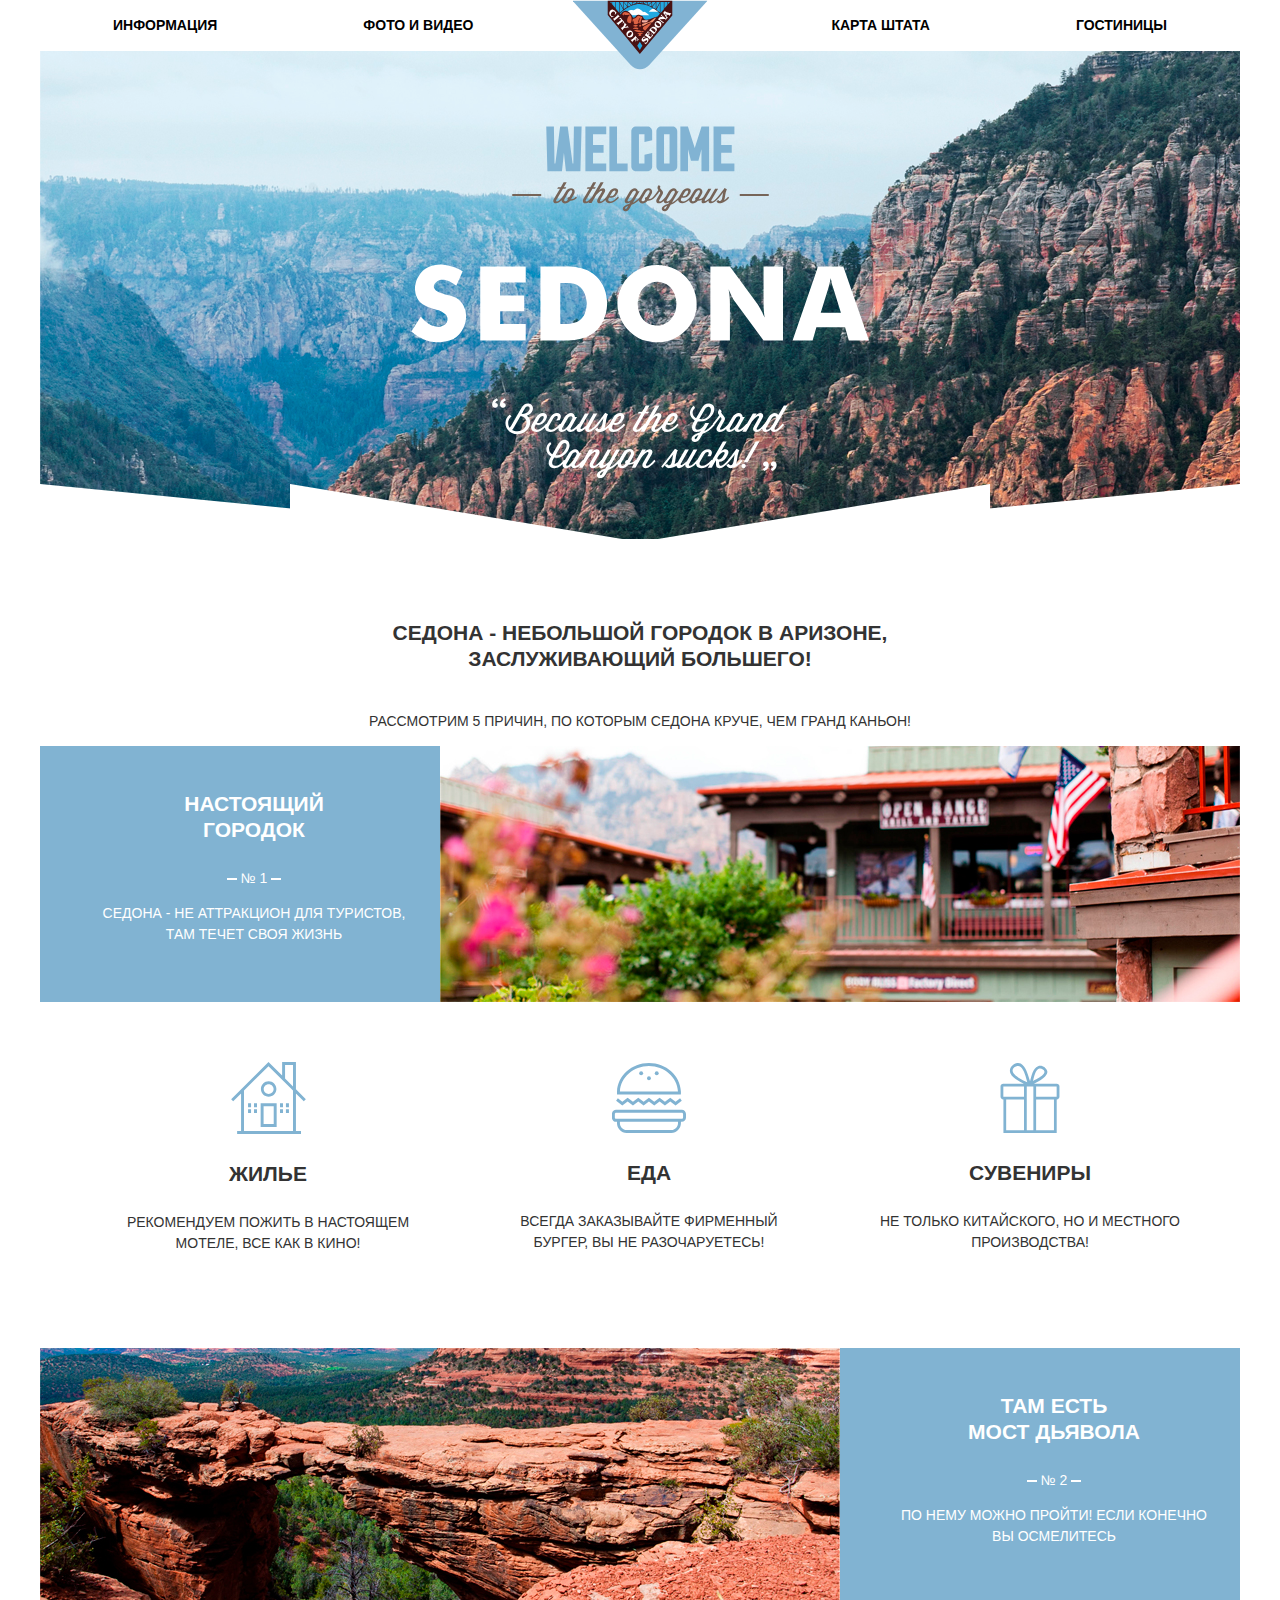
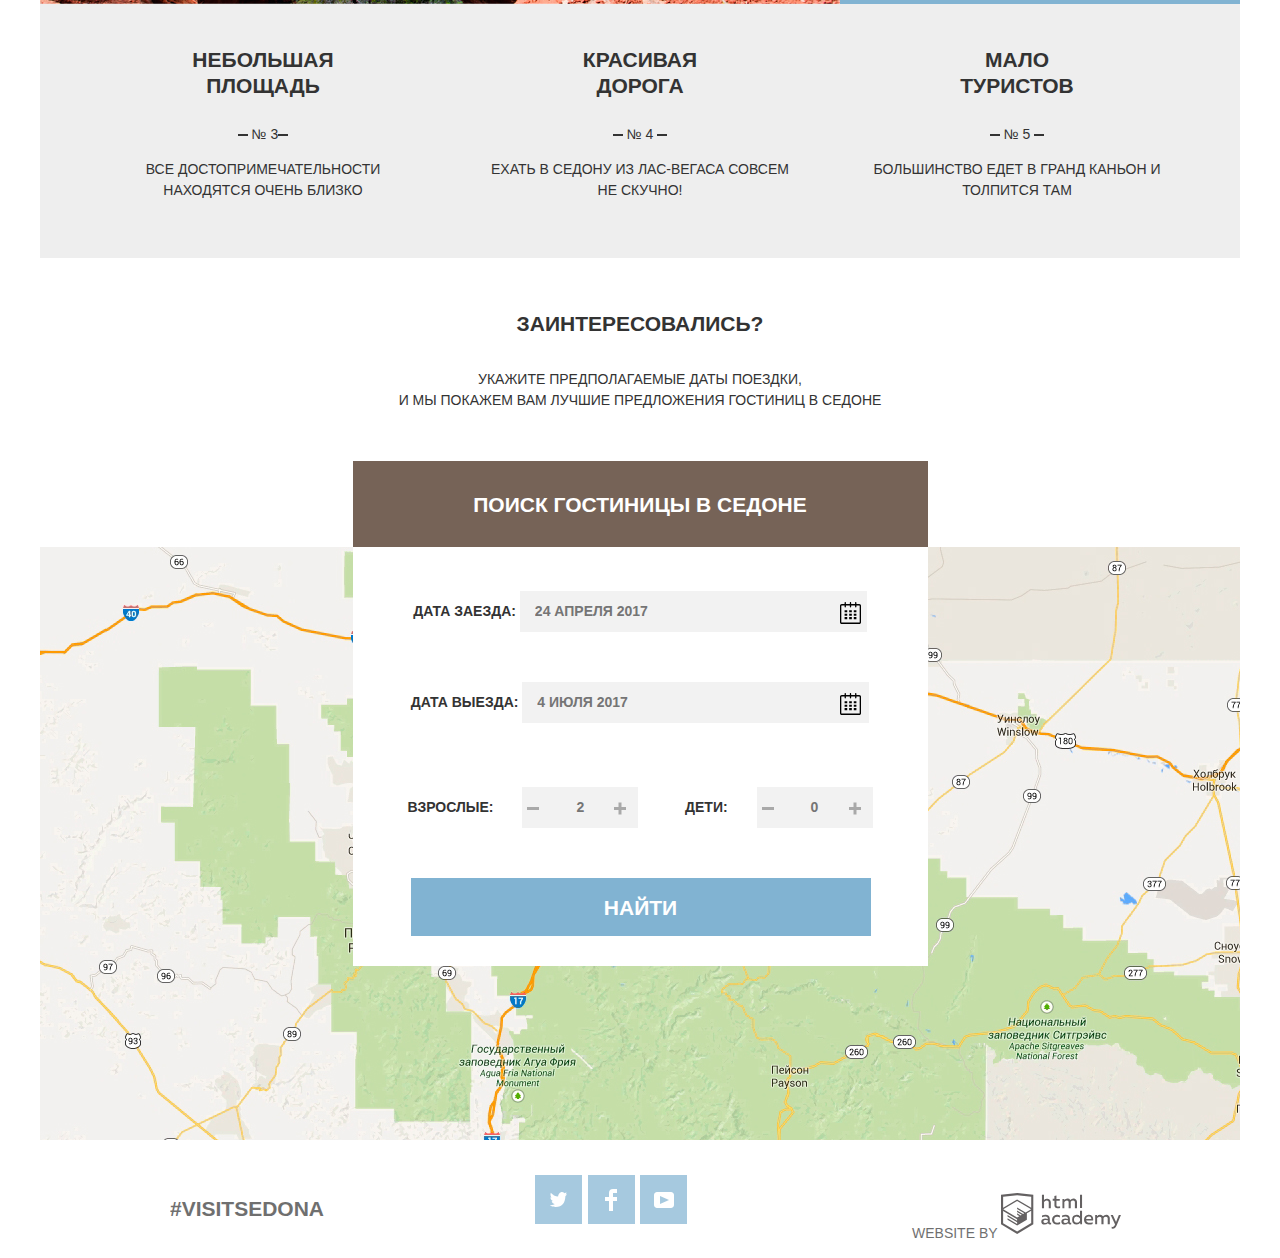
==== commit 95fd332b: "исправления по замечаниям" ====
--- a/index.html
+++ b/index.html
@@ -99,6 +99,8 @@
         </div>
         </div>
      </section>
+     </main>
+     <div class="footer-box">
 	   <section class="block-callback">
        <h2>Заинтересовались?</h2>
        <p class="block-callback-info">Укажите предполагаемые даты поездки,<br>
@@ -134,12 +136,11 @@
          </form>
          </div>
      </section>
-     <section class="map">
+     <div class="map">
        <img src="img/map.jpg" alt="map of Sedona" width="1200px" height="593px">
-     </section>
-   </main>
+     </div>
    <footer class="main-footer">
-   <div class="container">
+   <div class="footer-container">
      <p class="hashtag">#VISITSEDONA</p>
        <ul class="footer-social">
          <li><a class="social-button" href="#"><span class="visually-hidden">Twitter</span>
@@ -159,5 +160,6 @@
 	   </p>
      </div>
    </footer>
+   </div>
   </body>
 </html>
--- a/css/style.css
+++ b/css/style.css
@@ -137,6 +137,7 @@
 .container {
   margin: 0 auto;
   width: 1200px;
+  
 }
 .introduse {
   display:flex;
@@ -145,18 +146,19 @@
   text-align: center;
   margin-top: 60px;
   padding-top: 60px;
+  position: relative;
+  left: 0;
 }
 .introduse:before {
   content: "";
   position: absolute;
   display: block;
-  background-image: url("../img/polygon.png");
+  background-image: url("../img/polygon-fixed.png");
   background-repeat: no-repeat;
   width: 1201px;
   height: 59px;
   z-index: 10;
-  top: 481px;
-
+  top: -55px;
 }
 
 .reason-one {
@@ -222,19 +224,19 @@
 .recomends-two,
 .recomends-three {
   text-align: center;
-  font-size: 12px;
+  font-size: 14px;
 }
 
 .recomends-one {
   box-sizing: border-box;
-  width: 258px;
+  width: 310px;
   margin-left: 73px;
 }
 .recomends-two {
-  width: 292px;
+  width: 310px;
 }
 .recomends-three {
-  width: 280px;
+  width: 310px;
   margin-right: 55px;
 }
 .reasons-list {
@@ -274,7 +276,10 @@
 .dashed {
  padding-bottom: 25px; 
 }
-
+.footer-box {
+  width: 1200px;
+  margin: 0 auto;
+}
 .block-callback p,
 .block-callback h2{
   text-align: center;
@@ -288,7 +293,7 @@
   margin-bottom: 50px;
 }
 .search {
-  z-index: 10;
+  z-index: 2;
   width: 575px;
   position: relative;
   margin: auto;
@@ -471,6 +476,8 @@
   display: block;
   width: 1200px;
   height: 593px;
+  position: relative;
+  z-index: 1;
 }
 .social-button {
   background-color: #81b3d2;
@@ -492,19 +499,19 @@
   fill: #88b6d1;
 }
 .main-footer {
-display: block;
-position: relative;
-z-index: 10;
-opacity: 0.99;
-}
-.main-footer .container {
+  display: block;
+  position: relative;
+  z-index: 10;
+  opacity: 0.7;
+  width: 1200px;
+  margin-top: 35px;
+}
+.footer-container {
   display: flex;
   flex-wrap: wrap;
   width: 1200px;
   justify-content: space-between;
- /* position: relative;
-  z-index: 10;*/
-  
+
 }
 /*.footer-social {
   text-align: center;
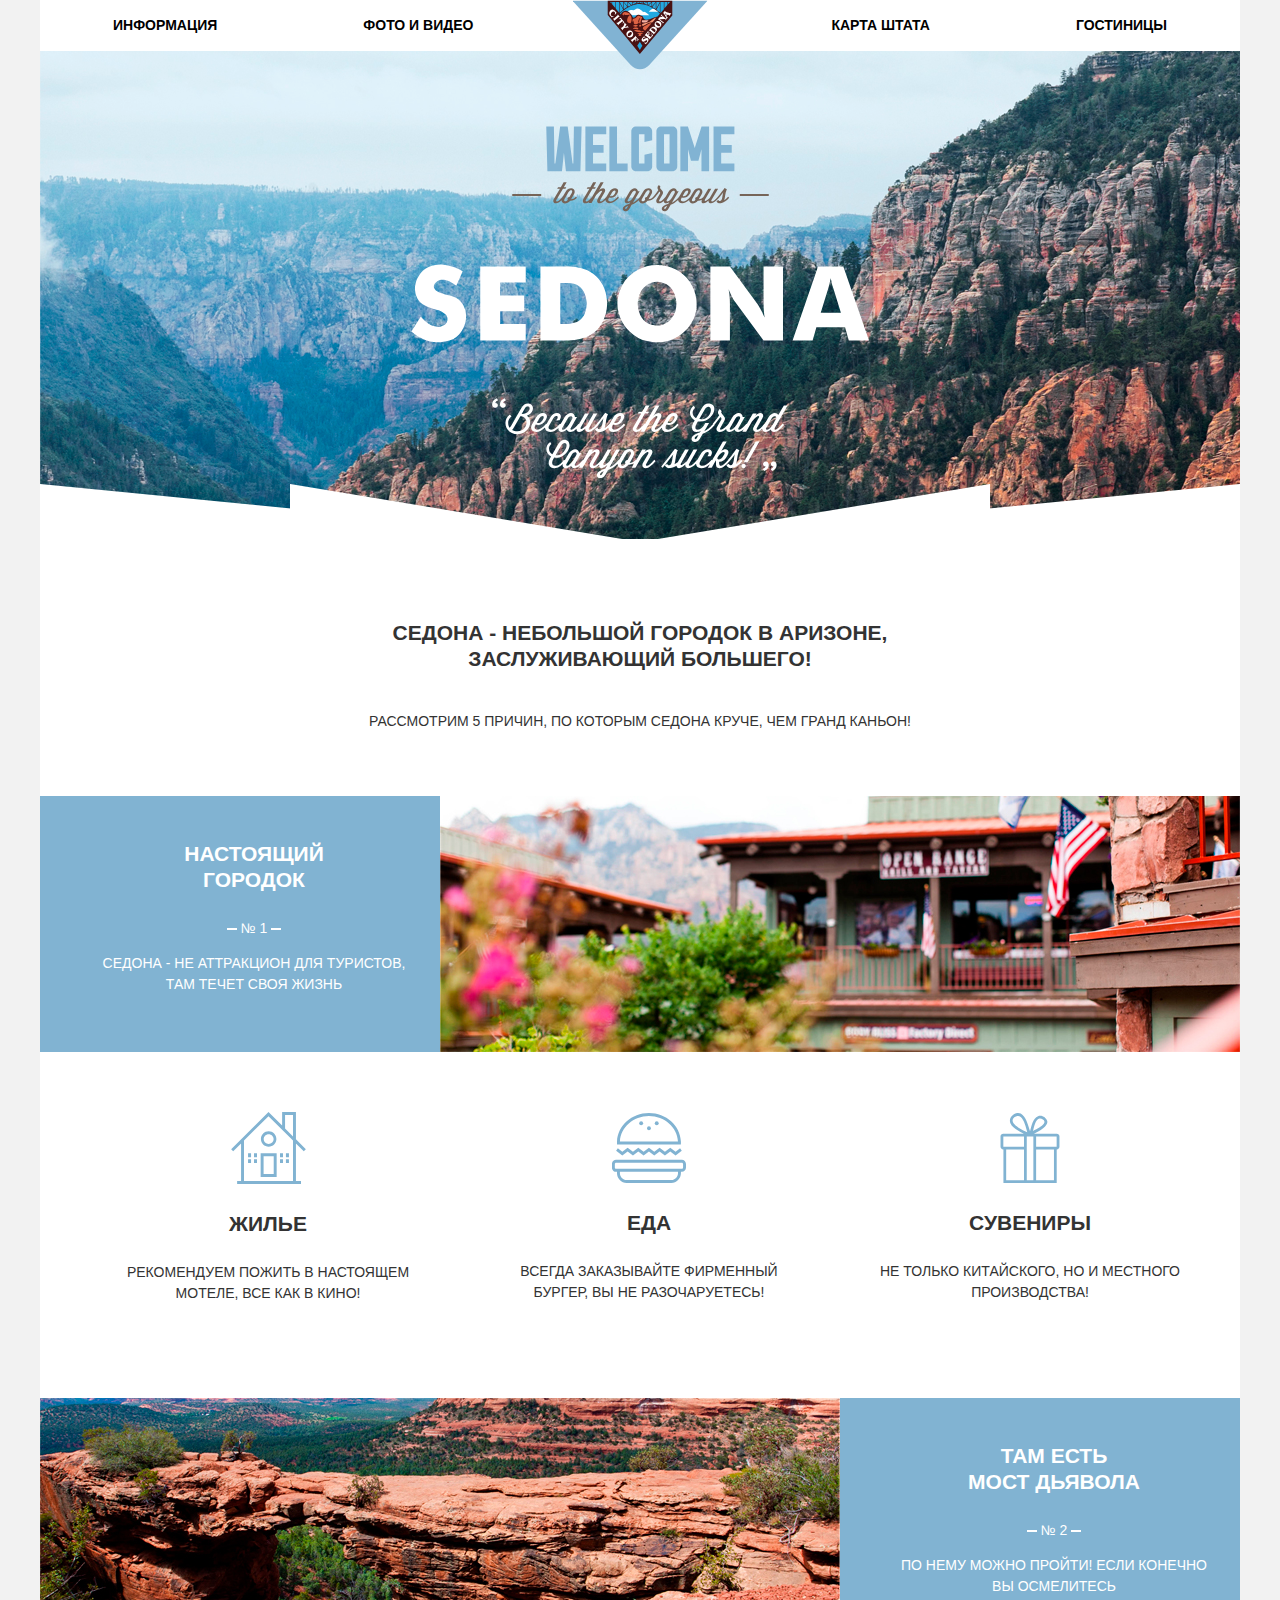
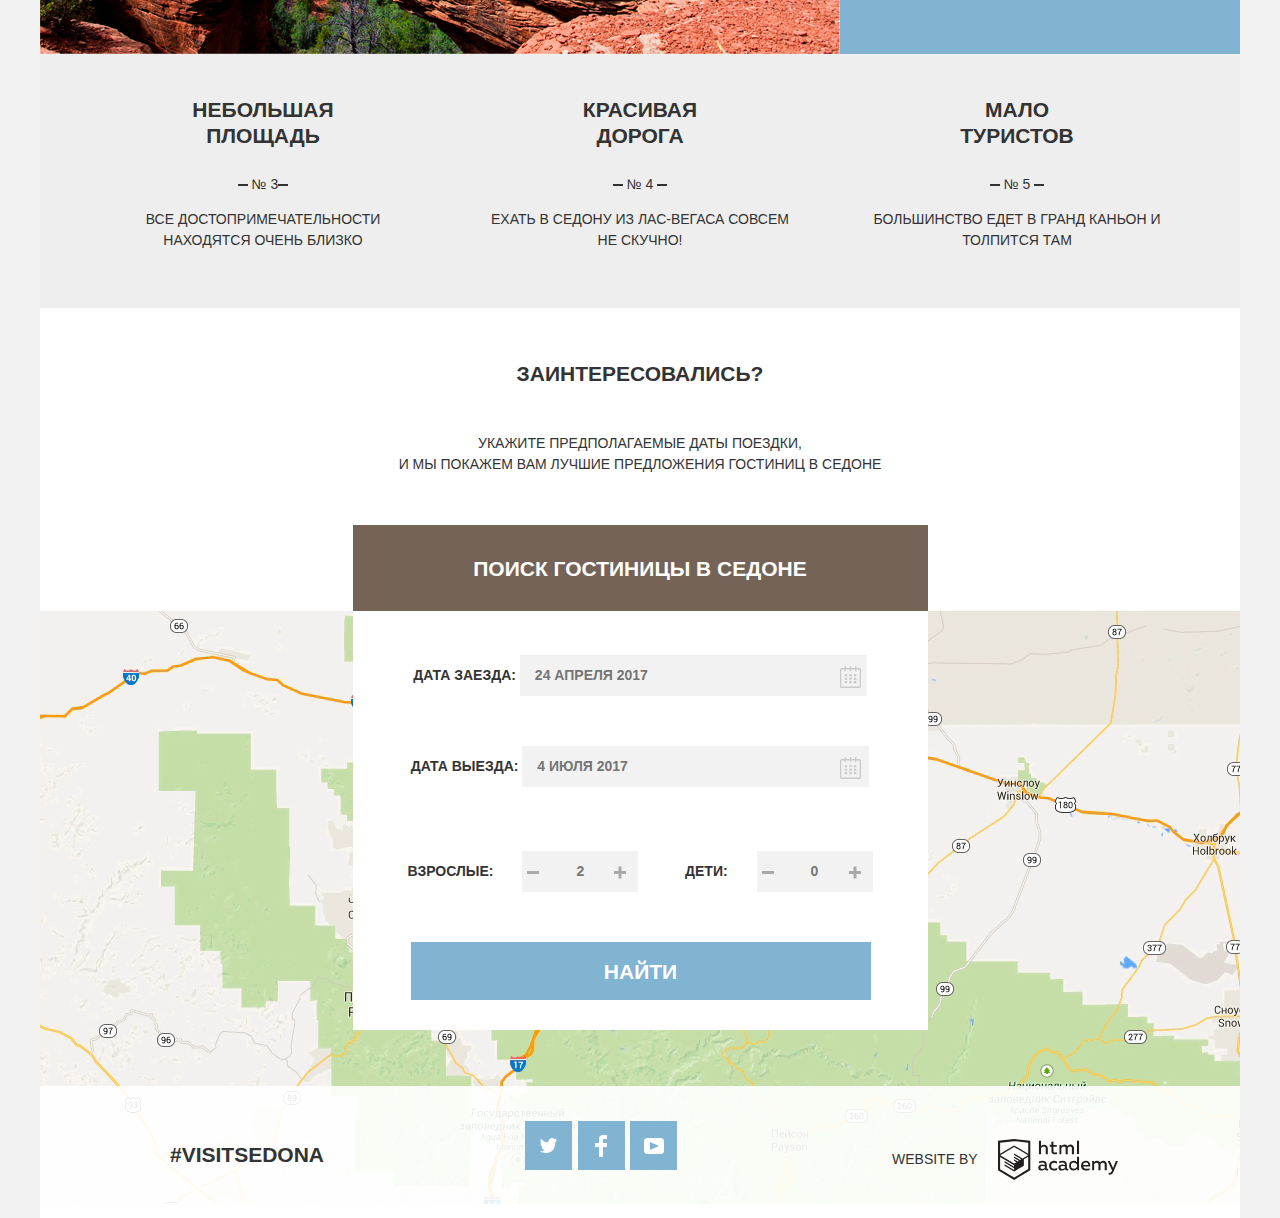
==== commit dcb31047: "исправления + подключен js" ====
--- a/index.html
+++ b/index.html
@@ -111,12 +111,12 @@
            <p class="search-form-item">
             <label for="date-from">Дата заезда:</label>
             <input id="date-from" type="text" name="date-from" value="" placeholder="24 апреля 2017" class="date-input">
-            <button class="calendar"><img src="img/calendar.svg" alt="calendar"></button>
+            <button class="calendar"><svg xmlns="http://www.w3.org/2000/svg" width="21" height="22" viewBox="0 0 21 22"><path d="M19.251 2.025h-2.845V.648c0-.381-.294-.689-.656-.689-.363 0-.656.308-.656.689v1.377h-3.938V.648c0-.381-.294-.689-.655-.689-.363 0-.657.308-.657.689v1.377H5.906V.648c0-.381-.294-.689-.656-.689-.363 0-.657.308-.657.689v1.377H1.75C.784 2.025 0 2.847 0 3.862v16.302C0 21.179.784 22 1.75 22h17.501c.966 0 1.749-.821 1.749-1.836V3.862c0-1.015-.783-1.837-1.749-1.837zm.437 18.139a.448.448 0 0 1-.437.459H1.75a.45.45 0 0 1-.438-.459V3.862a.45.45 0 0 1 .438-.459h2.844v1.378c0 .381.294.689.657.689.362 0 .656-.308.656-.689V3.403h3.938v1.378c0 .381.294.689.657.689.361 0 .655-.308.655-.689V3.403h3.938v1.378c0 .381.293.689.656.689.362 0 .656-.308.656-.689V3.403h2.845c.241 0 .437.206.437.459v16.302z"/><path d="M4.594 8.225h2.625v2.066H4.594zM4.594 11.668h2.625v2.067H4.594zM4.594 15.112h2.625v2.066H4.594zM9.188 15.112h2.625v2.066H9.188zM9.188 11.668h2.625v2.067H9.188zM9.188 8.225h2.625v2.066H9.188zM13.781 15.112h2.625v2.066h-2.625zM13.781 11.668h2.625v2.067h-2.625zM13.781 8.225h2.625v2.066h-2.625z"/></svg></button>
            </p>
            <p class="search-form-item">
              <label for="date-to">Дата выезда:</label>
              <input id="date-to" type="text" name="date-to" value="" placeholder="4 июля 2017" class="date-input">
-             <button class="calendar"><img src="img/calendar.svg" alt="calendar"></button>
+             <button class="calendar"><svg xmlns="http://www.w3.org/2000/svg" width="21" height="22" viewBox="0 0 21 22"><path d="M19.251 2.025h-2.845V.648c0-.381-.294-.689-.656-.689-.363 0-.656.308-.656.689v1.377h-3.938V.648c0-.381-.294-.689-.655-.689-.363 0-.657.308-.657.689v1.377H5.906V.648c0-.381-.294-.689-.656-.689-.363 0-.657.308-.657.689v1.377H1.75C.784 2.025 0 2.847 0 3.862v16.302C0 21.179.784 22 1.75 22h17.501c.966 0 1.749-.821 1.749-1.836V3.862c0-1.015-.783-1.837-1.749-1.837zm.437 18.139a.448.448 0 0 1-.437.459H1.75a.45.45 0 0 1-.438-.459V3.862a.45.45 0 0 1 .438-.459h2.844v1.378c0 .381.294.689.657.689.362 0 .656-.308.656-.689V3.403h3.938v1.378c0 .381.294.689.657.689.361 0 .655-.308.655-.689V3.403h3.938v1.378c0 .381.293.689.656.689.362 0 .656-.308.656-.689V3.403h2.845c.241 0 .437.206.437.459v16.302z"/><path d="M4.594 8.225h2.625v2.066H4.594zM4.594 11.668h2.625v2.067H4.594zM4.594 15.112h2.625v2.066H4.594zM9.188 15.112h2.625v2.066H9.188zM9.188 11.668h2.625v2.067H9.188zM9.188 8.225h2.625v2.066H9.188zM13.781 15.112h2.625v2.066h-2.625zM13.781 11.668h2.625v2.067h-2.625zM13.781 8.225h2.625v2.066h-2.625z"/></svg></button>
            </p>
            <div class="count">
            <p class="count-form-item"> 
@@ -132,6 +132,7 @@
              <button class="plus" type="button"></button>
            </p>
            </div>
+           <div class="result-form">Укажите дату заезда и дату выезда</div>
            <button class="button-search" type="submit">Найти</button>
          </form>
          </div>
@@ -161,5 +162,7 @@
      </div>
    </footer>
    </div>
+   <script src="js/script.js">
+   </script>
   </body>
 </html>
--- a/css/style.css
+++ b/css/style.css
@@ -11,7 +11,11 @@
 background-image: url("../img/background_photo.png");
 background-repeat: no-repeat;
 background-position: top center;
-background-color: #ffffff;
+background-color: #f2f2f2;
+
+box-shadow:
+  2px 0 1px 0 #000000,
+  -2px 0 1px 0 #000000;
 }
 a {
   text-decoration: none;
@@ -115,9 +119,9 @@
   margin-left: auto;
   margin-top: 0;
 }
-.main-banner {
-  position: relative;
-}
+/*.main-banner {
+  position: relative;
+}*/
 /*.main-banner:after {
   content: "";
   position: absolute;
@@ -148,6 +152,7 @@
   padding-top: 60px;
   position: relative;
   left: 0;
+  padding-bottom: 50px;
 }
 .introduse:before {
   content: "";
@@ -165,16 +170,14 @@
   display: flex;
   margin: auto;
   align-items: center;
-  margin-bottom: 60px;
-  background-color: #ffffff;
-  
+  padding-bottom: 60px;
+  background-color: #ffffff;
 }
 .reason-two {
   display: flex;
   margin: auto;
   align-items: center;
   background-color: #ffffff;
- 
 }
 .reason-one-text,
 .reason-two-text {
@@ -216,9 +219,8 @@
   justify-content: space-between;
   align-items: center;
   margin: auto;
-  margin-bottom: 80px;
-  background-color: #ffffff;
-  
+  padding-bottom: 80px;
+  background-color: #ffffff;
 }
 .recomends-one,
 .recomends-two,
@@ -244,10 +246,7 @@
   justify-content: space-between;
   background-color: #eeeeee;
   min-height: 254px;
-  
   align-items: center;
- 
-  
 }
 .reasons-list-item {
   width: 300px;
@@ -279,6 +278,7 @@
 .footer-box {
   width: 1200px;
   margin: 0 auto;
+  background-color: #ffffff;
 }
 .block-callback p,
 .block-callback h2{
@@ -286,8 +286,9 @@
   vertical-align: middle;
 }
 .block-callback h2 {
-  margin-top: 55px;
-  margin-bottom: 35px;
+  padding-top: 55px;
+  padding-bottom: 35px;
+  margin: 0;
 }
 .block-callback p {
   margin-bottom: 50px;
@@ -306,6 +307,10 @@
   background-color: #ffffff;
   padding: 30px;
   box-sizing: border-box;
+  max-height: 420px;
+   -webkit-transition: max-height .5s, padding .5s;
+  transition: max-height .5s, padding .5s;
+  overflow: hidden;
 }
 .button {
   font: inherit;
@@ -358,7 +363,17 @@
   right: 31px;
   top: 10px;
   border: none;
-  background-color: #f2f2f2;
+  background-color: transparent;
+  outline: none;
+}
+.calendar path {
+  fill: #cacaca;
+}
+.calendar:hover path{
+  fill: #000000;
+}
+..calendar:active path {
+  fill: #81b3d2;
 }
 .count {
   display: flex;
@@ -403,6 +418,7 @@
   cursor: pointer;
   top: 10px;
   z-index: 10;
+  outline: none;
 }
 .minus::after{
   content: "";
@@ -427,6 +443,7 @@
   cursor: pointer;
   right: 10px;
   top: 10px;
+  outline: none;
 }
 .plus::before,
 .plus::after {
@@ -463,12 +480,10 @@
   padding: 0;
   margin-left: 28px;
 }
-.button-search:hover,
-.social-button:hover {
+.button-search:hover {
   background-color: #669ec0;
 }
-.button-search:active
-.social-button:active {
+.button-search:active {
   background-color: #5496bd;
   color: #94b9d2;
 }
@@ -490,21 +505,23 @@
   justify-content: center;
 }
 .social-button:hover {
-  background-color: 669ec0;
+  background-color: #669ec0;
 }
 .social-button:active {
-  background-color:5496bd;
-}
-social-button:active path {
+  background-color: #5496bd;
+}
+.social-button:active path {
   fill: #88b6d1;
 }
 .main-footer {
   display: block;
   position: relative;
   z-index: 10;
-  opacity: 0.7;
   width: 1200px;
-  margin-top: 35px;
+  margin-top: -118px;
+  padding-top: 35px;
+  background-color: rgba(255,255,255,.9);
+  
 }
 .footer-container {
   display: flex;
@@ -534,9 +551,15 @@
   margin-left: 130px;
 }
 .footer-copyright {
-  width: 210px;
- 
+  width: 230px;
   margin-right: 118px;
+  display: flex;
+  padding-top: 14px;
+}
+.academy-logo {
+  margin-left: 20px;
+  position: relative;
+  top: -14px;
 }
 .academy-logo:hover path{
   fill: #81b3d2;
@@ -924,6 +947,7 @@
   display: flex;
   flex-direction: column;
   justify-content: space-between;
+  align-items: flex-end;
 }
 .button-rating {
   display: block;
@@ -932,8 +956,37 @@
   background-color: #f2f2f2;
   text-align: center;
   vertical-align: middle;
+  padding-top: 5px;
+  box-sizing: border-box;
 }
 .hidden {
   display: none;
 }
-
+.inner-footer {
+  background-color: #ffffff;
+  
+}
+.inner-page .footer-container {
+  margin: 0 auto;
+}
+
+.form-animation {
+  transition: max-height 5s;
+  max-height: 0px;
+  padding: unset;
+  overflow: hidden;
+   -webkit-transition: max-height .5s, padding .5s;
+  transition: max-height .5s, padding .5s;
+}
+.result-form {
+  padding: 5px;
+    display: none;
+    transition: 2s;
+    position: absolute;
+    top: 295px;
+    left: 125px;
+    color: #ff0000;
+}
+.show-result {
+  display: block;
+}
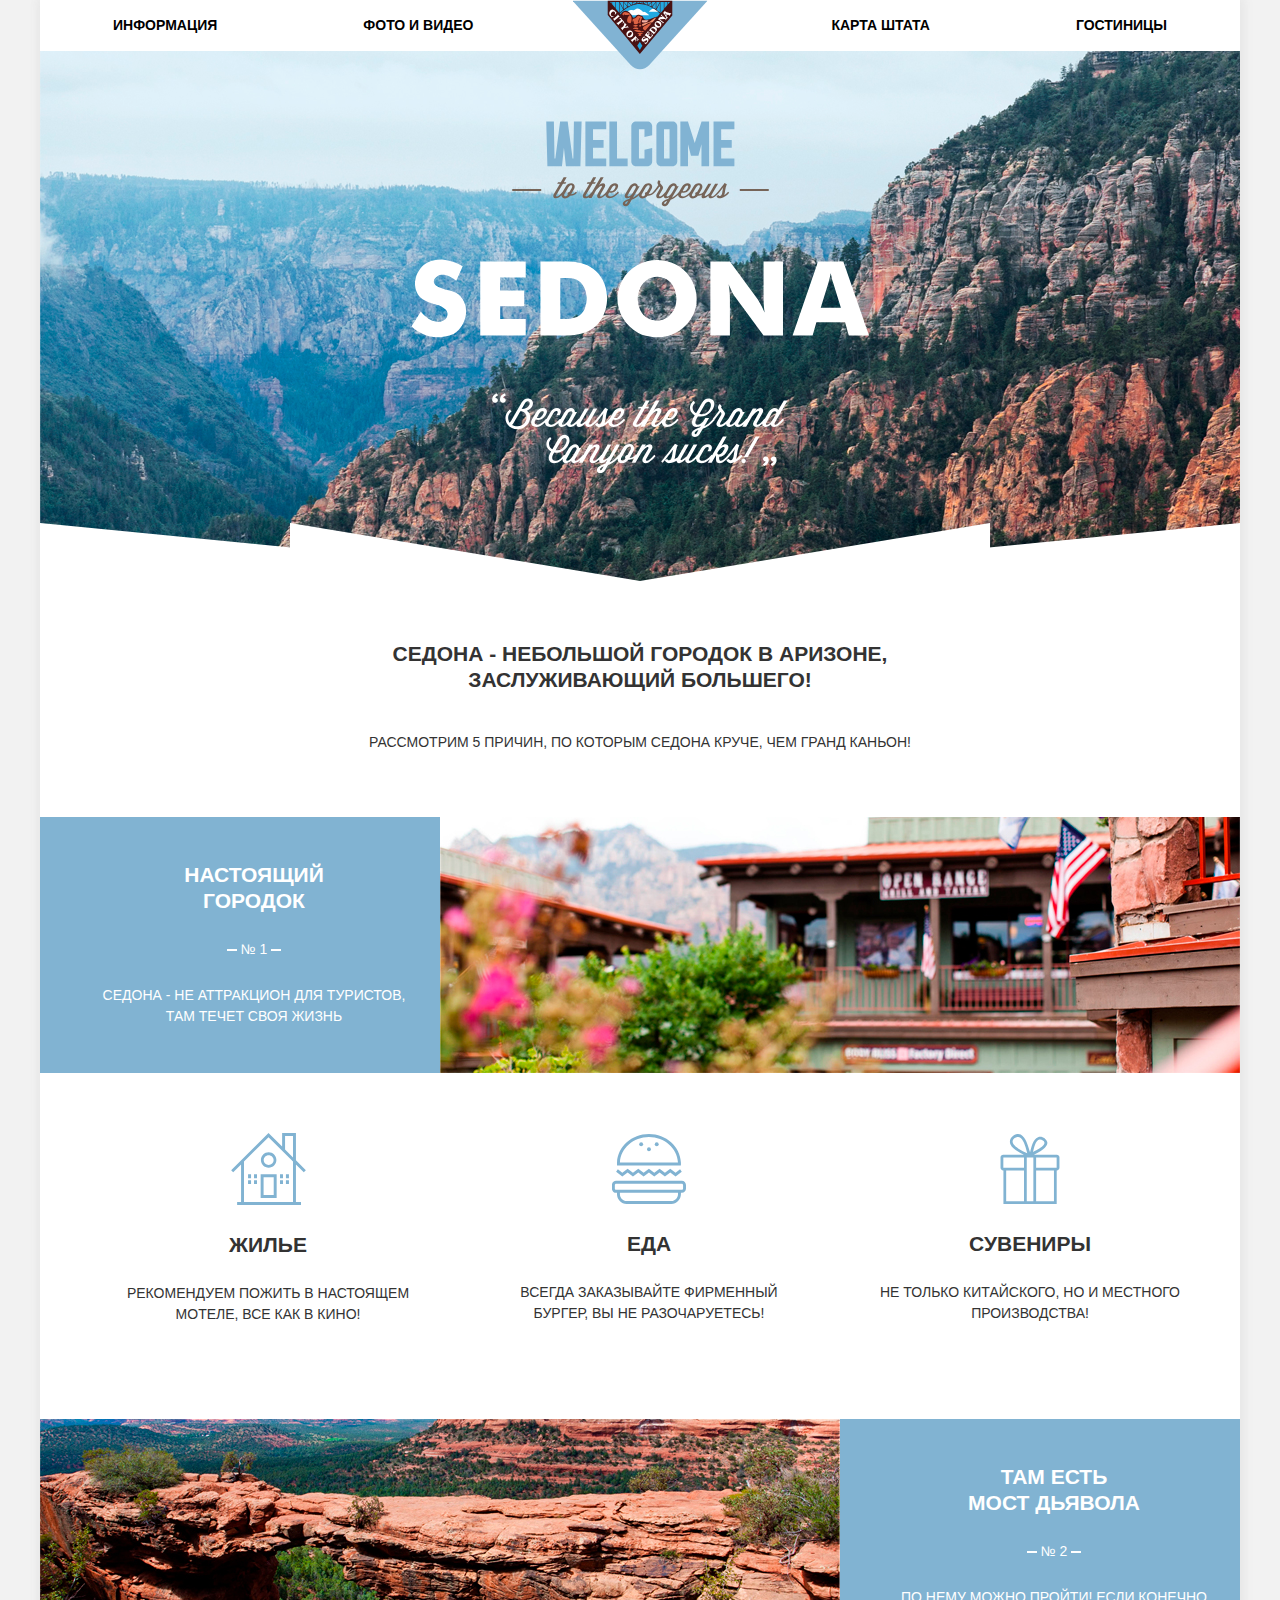
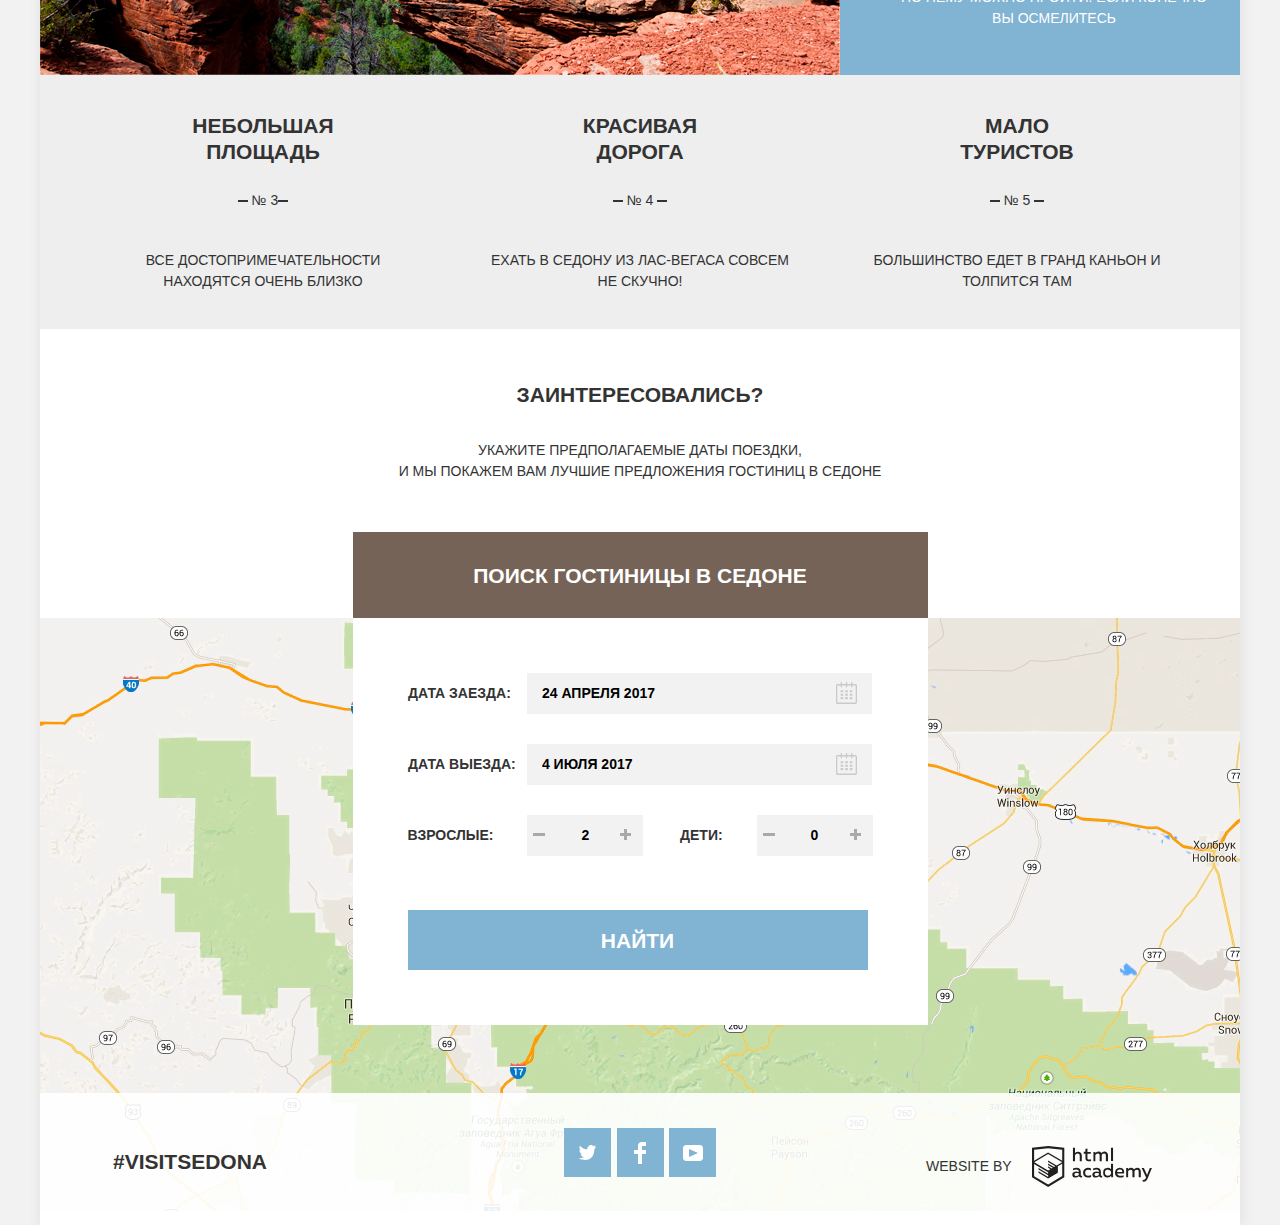
==== commit 7bbd4c78: "проект для защиты" ====
--- a/index.html
+++ b/index.html
@@ -4,13 +4,14 @@
     <meta charset="utf-8">
     <link href="https://fonts.googleapis.com/css?family=PT+Sans&display=swap&subset=cyrillic" rel="stylesheet">
     <link href="css/normalize.css" rel="stylesheet">
-    <link href="css/style.css" rel="stylesheet">
+    <link href="css/min-style.css" rel="stylesheet">
     <title>HTML Academy: Седона</title>
   </head>
   <body>
+  <div class="shadow-wrapper">
    <header class="main-header">
      <div class="main-header-box">
-     <img src="img/logo-sedona.svg" alt="Sedona logo" width="135px" height="70px">
+     <img src="img/logo-sedona.svg" alt="Sedona logo" width="135" height="70">
      </div>
      <nav class="main-navigation">
       <ul class="navigation-list">
@@ -24,58 +25,58 @@
           <a href="statemap.html">Карта штата</a>
         </li>
         <li class="navigation-list-item">
-          <a href="hotels.html">Гостиницы</a>
-        </li>         
+          <a href="sedona-hotel.html">Гостиницы</a>
+        </li>
       </ul>
      </nav>
    </header>
    <main class="container">
      <section class="main-banner">
        <h1 class="visually-hidden">Город Sedona</h1>
-         <img src="img/intro-welcome.svg" alt="welcome" width="459px" height="353px">
+         <img src="img/intro-welcome.svg" alt="welcome" width="459" height="353">
         <!-- <img src="img/polygon.svg" width="1201px" height="59px"> -->
       </section>
       <section  class="introduse">     
-       <p class="bold">Седона - небольшой городок в Аризоне,<br>
-       заслуживающий большего!</p>
+       <div class="bold-introduse">Седона - небольшой городок в Аризоне,
+       заслуживающий большего!</div>
        <p>Рассмотрим 5 причин, по которым Седона круче, чем Гранд Каньон!</p>
 	   </section>
      <section class="reasons">
        <div class="reason-one">
          <div class="reason-one-text">
-         <span class="headline">Настоящий городок</span><br>
-         <span class="dash"> № 1 </span><br>
+         <div class="headline">Настоящий городок</div>
+         <div class="dash"> № 1 </div>
          <p>Седона - не аттракцион для туристов,
          там течет своя жизнь
          </p>
          </div>
-         <img src="img/Layer_10.jpg" width="800px" height="256px" alt="city photo">
+         <img src="img/Layer_10.jpg" width="800" height="256" alt="city photo">
         </div>
         <div class="recomends">
           <div class="recomends-one">
-          <img src="img/icon-1.svg" width="75px" height="72px" alt="house">
+          <img src="img/icon-1.svg" width="75" height="72" alt="house">
           <p class="bold">Жилье</p>
           <p>Рекомендуем пожить в настоящем 
           мотеле, все как в кино!</p>
           </div>
           <div class="recomends-two">
-          <img src="img/icon-2.svg" width="74px" height="70px" alt="burger">
+          <img src="img/icon-2.svg" width="74" height="70" alt="burger">
           <p class="bold">Еда<p>
           <p>Всегда заказывайте фирменный бургер,
           вы не разочаруетесь!</p>
           </div>
           <div class="recomends-three">
-          <img src="img/icon-3.svg" width="64px" height="70px" alt="souveners">
+          <img src="img/icon-3.svg" width="64" height="70" alt="souveners">
           <p class="bold">Сувениры</p>
           <p>Не только китайского, но и местного
           производства!</p>
           </div>
         </div>
         <div class="reason-two">
-          <img src="img/Layer_5.jpg" width="800px" height="256px" alt="Devil's bridge">
+          <img src="img/Layer_5.jpg" width="800" height="256" alt="Devil's bridge">
           <div class="reason-two-text">
-          <span class="headline">Там есть мост дьявола</span><br>
-          <span class="dash"> № 2 </span><br>
+          <div class="headline">Там есть мост дьявола</div>
+          <div class="dash"> № 2 </div>
           <p>По нему можно пройти! Если конечно
           вы осмелитесь
           </p>
@@ -83,18 +84,18 @@
         </div>
         <div class="reasons-list">
         <div class="reasons-list-item">
-        <span class="headline">Небольшая площадь</span><br>
-        <span class="dashed"> № 3</span><br>
+        <div class="headline">Небольшая площадь</div>
+        <div class="dashed"> № 3</div>
         <p>Все достопримечательности находятся очень близко</p>
         </div>
         <div class="reasons-list-item">
-        <span class="headline">Красивая дорога</span><br>
-        <span class="dashed"> № 4 </span><br>
+        <div class="headline">Красивая дорога</div>
+        <div class="dashed"> № 4 </div>
         <p>Ехать в Седону из Лас-Вегаса совсем не скучно!</p>
         </div>
         <div class="reasons-list-item">
-        <span class="headline">Мало туристов</span><br>
-        <span class="dashed"> № 5 </span><br>
+        <div class="headline">Мало туристов</div>
+        <div class="dashed"> № 5 </div>
         <p>Большинство едет в Гранд Каньон и толпится там</p>
         </div>
         </div>
@@ -111,12 +112,12 @@
            <p class="search-form-item">
             <label for="date-from">Дата заезда:</label>
             <input id="date-from" type="text" name="date-from" value="" placeholder="24 апреля 2017" class="date-input">
-            <button class="calendar"><svg xmlns="http://www.w3.org/2000/svg" width="21" height="22" viewBox="0 0 21 22"><path d="M19.251 2.025h-2.845V.648c0-.381-.294-.689-.656-.689-.363 0-.656.308-.656.689v1.377h-3.938V.648c0-.381-.294-.689-.655-.689-.363 0-.657.308-.657.689v1.377H5.906V.648c0-.381-.294-.689-.656-.689-.363 0-.657.308-.657.689v1.377H1.75C.784 2.025 0 2.847 0 3.862v16.302C0 21.179.784 22 1.75 22h17.501c.966 0 1.749-.821 1.749-1.836V3.862c0-1.015-.783-1.837-1.749-1.837zm.437 18.139a.448.448 0 0 1-.437.459H1.75a.45.45 0 0 1-.438-.459V3.862a.45.45 0 0 1 .438-.459h2.844v1.378c0 .381.294.689.657.689.362 0 .656-.308.656-.689V3.403h3.938v1.378c0 .381.294.689.657.689.361 0 .655-.308.655-.689V3.403h3.938v1.378c0 .381.293.689.656.689.362 0 .656-.308.656-.689V3.403h2.845c.241 0 .437.206.437.459v16.302z"/><path d="M4.594 8.225h2.625v2.066H4.594zM4.594 11.668h2.625v2.067H4.594zM4.594 15.112h2.625v2.066H4.594zM9.188 15.112h2.625v2.066H9.188zM9.188 11.668h2.625v2.067H9.188zM9.188 8.225h2.625v2.066H9.188zM13.781 15.112h2.625v2.066h-2.625zM13.781 11.668h2.625v2.067h-2.625zM13.781 8.225h2.625v2.066h-2.625z"/></svg></button>
+            <button type="button" class="calendar"><svg xmlns="http://www.w3.org/2000/svg" width="21" height="22" viewBox="0 0 21 22"><path d="M19.251 2.025h-2.845V.648c0-.381-.294-.689-.656-.689-.363 0-.656.308-.656.689v1.377h-3.938V.648c0-.381-.294-.689-.655-.689-.363 0-.657.308-.657.689v1.377H5.906V.648c0-.381-.294-.689-.656-.689-.363 0-.657.308-.657.689v1.377H1.75C.784 2.025 0 2.847 0 3.862v16.302C0 21.179.784 22 1.75 22h17.501c.966 0 1.749-.821 1.749-1.836V3.862c0-1.015-.783-1.837-1.749-1.837zm.437 18.139a.448.448 0 0 1-.437.459H1.75a.45.45 0 0 1-.438-.459V3.862a.45.45 0 0 1 .438-.459h2.844v1.378c0 .381.294.689.657.689.362 0 .656-.308.656-.689V3.403h3.938v1.378c0 .381.294.689.657.689.361 0 .655-.308.655-.689V3.403h3.938v1.378c0 .381.293.689.656.689.362 0 .656-.308.656-.689V3.403h2.845c.241 0 .437.206.437.459v16.302z"/><path d="M4.594 8.225h2.625v2.066H4.594zM4.594 11.668h2.625v2.067H4.594zM4.594 15.112h2.625v2.066H4.594zM9.188 15.112h2.625v2.066H9.188zM9.188 11.668h2.625v2.067H9.188zM9.188 8.225h2.625v2.066H9.188zM13.781 15.112h2.625v2.066h-2.625zM13.781 11.668h2.625v2.067h-2.625zM13.781 8.225h2.625v2.066h-2.625z"/></svg></button>
            </p>
            <p class="search-form-item">
              <label for="date-to">Дата выезда:</label>
              <input id="date-to" type="text" name="date-to" value="" placeholder="4 июля 2017" class="date-input">
-             <button class="calendar"><svg xmlns="http://www.w3.org/2000/svg" width="21" height="22" viewBox="0 0 21 22"><path d="M19.251 2.025h-2.845V.648c0-.381-.294-.689-.656-.689-.363 0-.656.308-.656.689v1.377h-3.938V.648c0-.381-.294-.689-.655-.689-.363 0-.657.308-.657.689v1.377H5.906V.648c0-.381-.294-.689-.656-.689-.363 0-.657.308-.657.689v1.377H1.75C.784 2.025 0 2.847 0 3.862v16.302C0 21.179.784 22 1.75 22h17.501c.966 0 1.749-.821 1.749-1.836V3.862c0-1.015-.783-1.837-1.749-1.837zm.437 18.139a.448.448 0 0 1-.437.459H1.75a.45.45 0 0 1-.438-.459V3.862a.45.45 0 0 1 .438-.459h2.844v1.378c0 .381.294.689.657.689.362 0 .656-.308.656-.689V3.403h3.938v1.378c0 .381.294.689.657.689.361 0 .655-.308.655-.689V3.403h3.938v1.378c0 .381.293.689.656.689.362 0 .656-.308.656-.689V3.403h2.845c.241 0 .437.206.437.459v16.302z"/><path d="M4.594 8.225h2.625v2.066H4.594zM4.594 11.668h2.625v2.067H4.594zM4.594 15.112h2.625v2.066H4.594zM9.188 15.112h2.625v2.066H9.188zM9.188 11.668h2.625v2.067H9.188zM9.188 8.225h2.625v2.066H9.188zM13.781 15.112h2.625v2.066h-2.625zM13.781 11.668h2.625v2.067h-2.625zM13.781 8.225h2.625v2.066h-2.625z"/></svg></button>
+             <button type="button" class="calendar"><svg xmlns="http://www.w3.org/2000/svg" width="21" height="22" viewBox="0 0 21 22"><path d="M19.251 2.025h-2.845V.648c0-.381-.294-.689-.656-.689-.363 0-.656.308-.656.689v1.377h-3.938V.648c0-.381-.294-.689-.655-.689-.363 0-.657.308-.657.689v1.377H5.906V.648c0-.381-.294-.689-.656-.689-.363 0-.657.308-.657.689v1.377H1.75C.784 2.025 0 2.847 0 3.862v16.302C0 21.179.784 22 1.75 22h17.501c.966 0 1.749-.821 1.749-1.836V3.862c0-1.015-.783-1.837-1.749-1.837zm.437 18.139a.448.448 0 0 1-.437.459H1.75a.45.45 0 0 1-.438-.459V3.862a.45.45 0 0 1 .438-.459h2.844v1.378c0 .381.294.689.657.689.362 0 .656-.308.656-.689V3.403h3.938v1.378c0 .381.294.689.657.689.361 0 .655-.308.655-.689V3.403h3.938v1.378c0 .381.293.689.656.689.362 0 .656-.308.656-.689V3.403h2.845c.241 0 .437.206.437.459v16.302z"/><path d="M4.594 8.225h2.625v2.066H4.594zM4.594 11.668h2.625v2.067H4.594zM4.594 15.112h2.625v2.066H4.594zM9.188 15.112h2.625v2.066H9.188zM9.188 11.668h2.625v2.067H9.188zM9.188 8.225h2.625v2.066H9.188zM13.781 15.112h2.625v2.066h-2.625zM13.781 11.668h2.625v2.067h-2.625zM13.781 8.225h2.625v2.066h-2.625z"/></svg></button>
            </p>
            <div class="count">
            <p class="count-form-item"> 
@@ -138,11 +139,11 @@
          </div>
      </section>
      <div class="map">
-       <img src="img/map.jpg" alt="map of Sedona" width="1200px" height="593px">
+       <img src="img/map.jpg" alt="map of Sedona" width="1200" height="593">
      </div>
    <footer class="main-footer">
    <div class="footer-container">
-     <p class="hashtag">#VISITSEDONA</p>
+     <div class="hashtag">#VISITSEDONA</div>
        <ul class="footer-social">
          <li><a class="social-button" href="#"><span class="visually-hidden">Twitter</span>
          <svg xmlns="http://www.w3.org/2000/svg" xmlns:xlink="http://www.w3.org/1999/xlink" width="17" height="15" viewBox="0 0 17 15"><path fill="#FFF" d="M10.95.144c1.685-.496 2.984.27 3.577 1.179.673-.231 1.331-.481 2.011-.708a2.345 2.345 0 0 1-.857 1.768c.685.17 1.304-.491 1.304-.491-.169 1-1.006 1.788-1.563 2.024-.231 6.75-3.175 11.217-10.077 11.082h-.446c-.41 0-4.164-.46-4.898-1.887 2.271.196 3.893-.422 4.693-1.177-.96-.3-2.679-.477-2.979-2.95.349.106.564.228 1.19.119C1.705 8.247.374 7.53.448 5.33c.285.328 1.067.536 1.34.472C1.085 5.561-.182 2.442.894.85c1.818 1.854 3.735 3.606 7.152 3.773C8.254 2.33 9.183.793 10.95.144z"/></svg>
@@ -158,11 +159,12 @@
 	     <a class="academy-logo" href="https://htmlacademy.ru/intensive/htmlcss">
 		   <svg id="Layer_1" data-name="Layer 1" xmlns="http://www.w3.org/2000/svg" width="120px" height="49px" viewBox="0 0 108.08 36.85"><title>logo-htmlacademy-small1</title><path d="M44.61,26.88a2,2,0,0,0,.55-0.1v1.33a3.25,3.25,0,0,1-1.18.21,1.67,1.67,0,0,1-1.67-1,4.84,4.84,0,0,1-3.14,1.08c-1.51,0-2.91-.83-2.91-2.55,0-2.13,2-2.79,3.71-2.79a11.08,11.08,0,0,1,2.17.25v-0.3c0-1-.76-1.77-2.19-1.77a7.42,7.42,0,0,0-3,.64v-1.7a10.21,10.21,0,0,1,3.19-.55c2.36,0,3.81,1.12,3.81,3.65v3a0.54,0.54,0,0,0,.49.59h0.17Zm-6.44-1.13A1.35,1.35,0,0,0,39.63,27h0.11a3.39,3.39,0,0,0,2.41-1V24.58a9.72,9.72,0,0,0-1.81-.21c-1,0-2.16.33-2.16,1.38h0Zm12.36-6.11a5,5,0,0,1,2.57.64V22a4.08,4.08,0,0,0-2.3-.7,2.75,2.75,0,1,0,0,5.49,5,5,0,0,0,2.43-.64v1.71a6.27,6.27,0,0,1-2.76.57A4.21,4.21,0,0,1,46,24.51q0-.21,0-0.41a4.32,4.32,0,0,1,4.18-4.46h0.38Zm12.17,7.24a2,2,0,0,0,.55-0.1v1.33a3.25,3.25,0,0,1-1.18.21,1.67,1.67,0,0,1-1.67-1,4.84,4.84,0,0,1-3.14,1.08c-1.51,0-2.91-.83-2.91-2.55,0-2.13,2-2.79,3.71-2.79a11.08,11.08,0,0,1,2.17.25v-0.3c0-1-.76-1.77-2.19-1.77a7.42,7.42,0,0,0-3,.64v-1.7a10.21,10.21,0,0,1,3.19-.55c2.36,0,3.81,1.12,3.81,3.65v3a0.54,0.54,0,0,0,.49.59h0.17Zm-6.44-1.13A1.35,1.35,0,0,0,57.73,27h0.11a3.39,3.39,0,0,0,2.41-1V24.58a9.72,9.72,0,0,0-1.81-.21c-1.06,0-2.16.33-2.16,1.38h0ZM73,16V28.2H71.35V26.88a3.88,3.88,0,0,1-3.19,1.54,4.4,4.4,0,0,1,0-8.78,3.81,3.81,0,0,1,3,1.3V16H73Zm-4.53,5.22a2.76,2.76,0,1,0,0,5.52A2.86,2.86,0,0,0,71.15,25V23A2.91,2.91,0,0,0,68.49,21.27ZM79,19.64c3.31,0,4.46,2.68,3.92,5.09H76.7c0.21,1.5,1.67,2.11,3.19,2.11a6.11,6.11,0,0,0,2.64-.59v1.6a7.14,7.14,0,0,1-3,.57C77,28.42,74.78,27,74.78,24a4.18,4.18,0,0,1,4-4.39H79Zm0.09,1.54a2.28,2.28,0,0,0-2.44,2.1v0.06H81.3A2,2,0,0,0,79.13,21.18Zm5.73,7V19.87h1.65v1a3.81,3.81,0,0,1,2.78-1.27A2.86,2.86,0,0,1,91.89,21a4.12,4.12,0,0,1,2.91-1.33A3.06,3.06,0,0,1,98,23V28.2h-1.9V23.05a1.59,1.59,0,0,0-1.42-1.75H94.42a2.8,2.8,0,0,0-2.07,1.12V28.2h-1.9V23.05A1.59,1.59,0,0,0,89,21.31H88.8a3,3,0,0,0-2.21,1.29v5.63H84.86Zm21.31-8.33h1.9l-3.91,9.46c-0.9,2.17-2.09,2.86-3.35,2.86a4.76,4.76,0,0,1-1.1-.14V30.46a2.86,2.86,0,0,0,.85.12c0.9,0,1.58-.64,2.07-1.9l0.17-.42-4-8.4h2l2.86,6.29ZM38.73,1.46V6.22a3.81,3.81,0,0,1,2.7-1.14,3.25,3.25,0,0,1,3.44,3.4v5.15H43V8.72a1.81,1.81,0,0,0-1.61-2h-0.3a2.93,2.93,0,0,0-2.32,1.39v5.52h-1.9V1.46h1.9ZM49.94,2.31v3h3V6.91h-3v3.81c0,1.1.5,1.46,1.58,1.46a4.49,4.49,0,0,0,1.69-.33v1.6A6.8,6.8,0,0,1,51,13.8a2.55,2.55,0,0,1-2.86-2.74V6.89H46.58V5.26h1.5V2.74Zm5.4,11.31V5.28H57v1A3.81,3.81,0,0,1,59.77,5a2.86,2.86,0,0,1,2.6,1.33A4.12,4.12,0,0,1,65.28,5,3.06,3.06,0,0,1,68.44,8.4v5.21h-1.9V8.46a1.59,1.59,0,0,0-1.42-1.75H64.89a2.8,2.8,0,0,0-2.07,1.12v5.78h-1.9V8.46A1.59,1.59,0,0,0,59.5,6.71H59.27A3,3,0,0,0,57.06,8v5.63H55.34ZM71.17,1.45H73V13.6H71.17V1.45ZM14.71,0H14.55L0,1.54V28.21l14.55,8.66,14.55-8.66V1.54Zm12.5,27.1L14.55,34.64,1.9,27.12V16.18l12.59,7.5V25L5.86,19.9v1.31l8.68,5.21v1.39L5.87,22.65V24l8.68,5.21,8.75-5.24V18.31L27.2,16V27.12Zm0-12.53-3.48,2-1.6,1L14.51,13v1.31L21,18.23H21l-0.14.09-1,.54-5.37-3.2V17l4.24,2.52-1,.67-3.2-1.9v1.31l2.1,1.24L14.5,22.1,2,14.65,14.51,7.11Zm0-1.32L14.49,5.76,1.91,13.25v-10L14.56,1.92,27.21,3.25v10h0Z" transform="translate(0 -0.02)" fill="#231f20"/></svg>
 </a>
-	   </p>
+
      </div>
    </footer>
    </div>
-   <script src="js/script.js">
+   <script src="js/min-script.js">
    </script>
+      </div>
   </body>
 </html>
--- a/css/min-style.css
+++ b/css/min-style.css
@@ -0,0 +1 @@
+body{margin:0;padding:0;font-family:PT-Sans,Arial,sans-serif;font-size:14px;line-height:21px;color:#333;text-transform:uppercase;background-color:#f2f2f2}a{text-decoration:none}.shadow-wrapper{width:1200px;margin:0 auto;box-shadow:2px 0 10px 2px #e7e7e7,-1px 0 10px 0 #e7e7e7}.main-header{width:1200px;position:relative;display:block;margin:0 auto}.main-header-box{display:block;position:absolute;top:0;left:50%;transform:translateX(-50%);width:135px;background-color:transparent}.main-navigation{font-size:14px;font-weight:700;line-height:21px;color:#000;background-color:#fff;display:flex;width:1200px;align-items:center;box-sizing:border-box}.navigation-list{width:100%;display:-webkit-flex;display:-moz-flex;display:-ms-flex;display:-o-flex;display:flex;-webkit-flex-wrap:wrap;-moz-flex-wrap:wrap;-ms-flex-wrap:wrap;-o-flex-wrap:wrap;flex-wrap:wrap}ul.navigation-list{list-style:none;margin:0;padding:0}.navigation-list-item{padding:0 73px}.navigation-list-item.next-right{margin-right:auto}.navigation-list-item.prev-left{margin-left:auto}.main-navigation a{display:block;color:#000;padding-top:15px;padding-bottom:15px}.main-navigation a:hover{color:#81b3d2}.main-navigation a:focus{color:#cacaca}h1.visually-hidden,h2.visually-hidden,span.visually-hidden{position:absolute;width:1px;height:1px;margin:-1px;border:0;padding:0;white-space:nowrap;clip-path:inset(100%);clip:rect(0 0 0 0);overflow:hidden}.main-banner{width:1200px;height:510px;background-image:url(../img/background_photo.png);background-repeat:no-repeat;background-position:top center;background-color:#f2f2f2;padding-top:75px;margin-top:-55px}.main-banner img{display:flex;margin-right:auto;margin-left:auto;margin-top:50px}.bold{font-size:21px;font-weight:700;line-height:26px;margin-bottom:25px}.bold-introduse{font-size:21px;font-weight:700;line-height:26px;width:500px;margin:0 auto;margin-bottom:25px}.container{margin:0 auto;width:1200px}.introduse{display:flex;flex-direction:column;background-color:#fff;text-align:center;position:relative;left:0;padding-bottom:50px;padding-top:60px;margin-top:0}.introduse:before{content:"";position:absolute;display:block;background-image:url(../img/polygon-fixed.png);background-repeat:no-repeat;width:1201px;height:59px;z-index:10;top:-58px}.reason-one{display:flex;margin:auto;align-items:center;padding-bottom:60px;background-color:#fff}.reason-two{display:flex;margin:auto;align-items:center;background-color:#fff}.reason-one-text,.reason-two-text{width:400px;height:256px;box-sizing:border-box;background-color:#81b3d2;color:#fff;text-align:center;vertical-align:middle;padding-top:45px;margin-top:0;padding-left:58px;padding-right:30px;padding-bottom:45px}.headline{display:inline-block;width:172px;font-size:21px;font-weight:700;line-height:26px;margin-bottom:25px;vertical-align:middle;text-align:center}.dash{margin-bottom:25px}.dash::after,.dash::before{content:"";width:10px;height:2px;background-color:#fff;vertical-align:middle;display:inline-block}.recomends{display:flex;justify-content:space-between;align-items:center;margin:auto;padding-bottom:80px;background-color:#fff}.recomends-one,.recomends-three,.recomends-two{text-align:center;font-size:14px}.recomends-one{box-sizing:border-box;width:310px;margin-left:73px}.recomends-two{width:310px}.recomends-three{width:310px;margin-right:55px}.reasons-list{display:flex;justify-content:space-between;background-color:#eee;min-height:254px;align-items:center}.reasons-list-item{width:300px;text-align:center;vertical-align:middle;padding-top:0;box-sizing:border-box;margin-top:15px}.reasons-list-item:first-child{margin-left:73px}.reasons-list-item:last-child{margin-right:73px}.dashed:after,.dashed:before{content:"";width:10px;height:2px;background-color:#333;vertical-align:middle;display:inline-block}.dashed{padding-bottom:25px}.footer-box{width:1200px;margin:0 auto;background-color:#fff}.block-callback h2,.block-callback p{text-align:center;vertical-align:middle}.block-callback h2{padding-top:55px;padding-bottom:35px;margin:0}.block-callback-info{width:50%;margin:0 auto;margin-bottom:50px}.search{z-index:2;width:575px;position:relative;margin:auto}.search-form{width:575px;position:absolute;top:86px;background-color:#fff;padding:55px;box-sizing:border-box;-webkit-transition:max-height .5s,padding .5s;transition:max-height .5s,padding .5s;overflow:hidden}.button{font:inherit;background-color:#766357;color:#fff;text-align:center;vertical-align:middle;border:none;width:575px;height:86px;text-transform:uppercase;font-size:21px;font-weight:700;cursor:pointer}.button:hover{background-color:#604e43}.button:active{background-color:#503e33;color:#928a85}.search-form-item{position:relative;font:inherit;font-size:14px;font-weight:700;margin-bottom:30px;margin-top:0}.search-form-item label{display:inline-block;width:115px;text-align:left}.search-form-item input:hover{background-color:#ebebeb}.search-form-item input:focus{background-color:#fff;outline:0;border:2px solid #e5e5e5}.search-form-item input:-ms-input-placeholder{color:#000}.search-form-item input::placeholder{color:#000}.date-input{width:345px;box-sizing:border-box;padding:10px 15px;padding-right:30px;font:inherit;color:#000;text-transform:uppercase;background-color:#f2f2f2;border:none;position:relative;min-height:41px}.calendar{position:absolute;right:10px;top:8px;border:none;background-color:transparent;outline:0}.calendar path{fill:#cacaca}.calendar:hover path{fill:#000}.calendar:active path{fill:#81b3d2}.count{display:flex;width:465px;margin:0 auto;justify-content:space-between;margin-bottom:54px}.count-form-item{position:relative;margin-top:0;margin-bottom:0}.count-form-item input:-ms-input-placeholder{color:#000}.count-form-item input::placeholder{color:#000}.count-form-item input:hover{background-color:#ebebeb}.count-form-item input:focus{background-color:#fff;outline:0;border:2px solid #e5e5e5}.count-form-item label{font-size:14px;font-weight:700;display:inline-block;vertical-align:center}.count-form-item label:first-child{margin-right:30px}.adult-count,.children-count{width:116px;box-sizing:border-box;padding-top:10px;padding-bottom:10px;font:inherit;font-weight:700;color:#000;text-transform:uppercase;text-align:center;background-color:#f2f2f2;border:none;position:relative;min-height:41px}.minus{position:absolute;border:none;width:19px;height:19px;background-color:transparent;cursor:pointer;top:10px;z-index:10;outline:0}.minus::after{content:"";display:block;width:12px;height:3px;background-color:#a9a9a9;right:2px}.minus:hover:after{background-color:#000}.minus:active:after{background-color:#81b3d2}.plus{position:absolute;border:none;width:19px;height:19px;background-color:transparent;cursor:pointer;right:10px;top:8px;outline:0}.plus::after,.plus::before{content:"";display:block;width:11px;height:3px;background-color:#a9a9a9;right:2px}.plus::before{transform:rotate(90deg);position:relative;right:0;top:3px}.plus:hover:after,.plus:hover:before{background-color:#000}.plus:active:after,.plus:active:before{background-color:#81b3d2}.button-search{font:inherit;text-align:center;vertical-align:middle;width:460px;height:60px;text-transform:uppercase;font-size:21px;font-weight:700;background-color:#81b3d2;color:#fff;border:none;padding:0}.button-search:hover{background-color:#669ec0}.button-search:active{background-color:#5496bd;color:#94b9d2}.map{display:block;width:1200px;height:593px;position:relative;z-index:1}.social-button{background-color:#81b3d2;color:#fff;border:none;width:47px;height:49px;display:flex;align-items:center;justify-content:center}.social-button:hover{background-color:#669ec0}.social-button:active{background-color:#5496bd}.social-button:active path{fill:#88b6d1}.main-footer{display:block;position:relative;z-index:10;width:1200px;margin-top:-118px;padding-top:35px;background-color:rgba(255,255,255,.9)}.footer-container{display:flex;flex-wrap:wrap;width:1200px;justify-content:space-between}ul.footer-social{list-style:none;display:flex;width:152px;flex-wrap:wrap;justify-content:space-between;margin:0 auto;padding:0}.hashtag{font-size:21px;font-weight:700;line-height:26px;width:241px;margin-left:73px;margin-top:21px;margin-bottom:21px}.footer-copyright{width:241px;margin-right:73px;display:flex;padding-top:14px}.academy-logo{margin-left:20px;position:relative;top:-14px}.academy-logo:hover path{fill:#81b3d2}.academy-logo:active path{fill:#bdbbbc}.inner-page{background-color:#f2f2f2;background-image:url(../img/inner-page.jpg);background-position:top center;background-repeat:no-repeat}.inner-page .main-navigation{margin-bottom:0}.filtres{background-image:url(../img/filter_background.jpg);background-repeat:no-repeat;background-position:top center;background-color:#fff;margin-top:0;color:#fff}fieldset{list-style:none;padding:0;margin:0;border:none}.staff-name,.type-name{font-weight:600;font-size:16px;line-height:21px}.container{margin:0 auto;width:1200px}.filter-container{display:flex;justify-content:space-between}.filtres-column{width:600px;display:flex;justify-content:space-between}.fiter-list{list-style:none;margin:0;padding:0}.staff{width:240px;margin-left:73px;margin-top:30px;margin-bottom:30px}.hotel-type{width:240px;margin-top:30px;margin-bottom:30px}.filter-options{padding-top:20px}.hotel{position:relative;padding-left:30px;cursor:pointer}.hotel input[type=checkbox]:checked+.checkbox-indicator{position:absolute;top:0;left:0;background-image:url(../img/checkbox-on.svg);background-repeat:no-repeat;width:27px;height:27px}.hotel input[type=checkbox]:not(:checked)+.checkbox-indicator{position:absolute;top:0;left:0;background-image:url(../img/checkbox-off.svg);background-repeat:no-repeat;width:27px;height:27px}.hotel input[type=checkbox]:checked:disabled+.checkbox-indicator,.hotel input[type=checkbox]:not(:checked):disabled+.checkbox-indicator{position:absolute;top:0;left:0;background-image:url(../img/checkbox-on.svg);fill:#6a6a6a;background-repeat:no-repeat;width:27px;height:27px}.range{width:330px;margin-right:73px;margin-top:30px}.range-title{margin-bottom:9px;font-weight:600;font-size:16px;line-height:21px}.price-controls{height:36px;margin-bottom:20px;font-size:0;border:2px solid #fff;border-radius:2px;position:relative}.price-controls::after{content:"";position:absolute;top:50%;left:50%;width:2px;height:22px;transform:translate(-50%,-50%);background:#fff}.price-controls label{display:inline-block;font-size:14px;cursor:pointer;margin-top:5px}.price-controls .max-price,.price-controls .min-price{width:90px;padding-left:65px}.price-controls input{width:50px;margin:0;color:inherit;font:inherit;background:0 0;border:none}.range-controls{position:relative;margin-bottom:32px}.range-controls .scale{height:2px;background:rgba(255,255,255,.3)}.range-controls .bar{width:80%;height:2px;background:#fff}.range-toggle{width:4px;height:4px;position:absolute;top:-9px;background:#ababab;border:8px solid #fff;border-radius:50%;box-shadow:0 2px 1px 0 rgba(0,1,1,.2);cursor:pointer}.range-toggle-min{left:0}.range-toggle-max{left:80%}.range-toggle:hover{background:#1c4f80}.btn-transparent{display:block;margin:0 auto;padding:6px 35px;font-size:14px;line-height:20px;color:#fff;text-transform:uppercase;background:0 0;border:2px solid #fff;border-radius:2px;cursor:pointer}.btn-transparent:hover{color:#000;background:#fff}.search-result{display:flex;flex-wrap:wrap;margin-left:73px;margin-right:73px}.search-result-count{padding-top:25px;padding-bottom:25px;display:inline-block;vertical-align:middle;font-size:21px;font-weight:700;line-height:26px;margin:0}.search-result-bar{font-size:12px;line-height:16px;margin:0;margin-left:45px;margin-right:40px;padding-top:36px;padding-bottom:36px;vertical-align:middle;display:inline-block}.sorting{list-style:none;margin:0;padding:0}.sorting li{display:inline-block;vertical-align:middle;padding:36px 15px 36px 0;font-size:12px;line-height:16px;margin:0}.sorting a{color:#d1d1d1;border-bottom:1px dotted #81b3d2}.sorting a:hover{color:#81b3d2;border-bottom:1px dotted #81b3d2}.sorting a:active{color:#000;border:none}a.current{color:#81b3d2;border:none}.switch{margin-left:auto;width:45px;padding-top:36px;padding-bottom:36px;display:flex;justify-content:space-between}.switch-down:hover path,.switch-up:hover path{fill:#000}.switch-down:active path,.switch-up:active path{fill:#81b3d2}.result{display:flex;flex-wrap:nowrap;width:1200px;margin:auto}.hotels-item{display:flex;justify-content:space-between;width:1200px;margin:0 auto;padding:28px 73px;box-sizing:border-box;border-top:2px solid #e5e5e5;background-color:#fff}.hotels-item:last-child{border-bottom:2px solid #e5e5e5}.hotels-item-left{margin-right:26px;margin-left:0}.hotel-item-center{width:350px}.hotel-item-center .bold{color:#000}.hotel-item-center .bold:hover{color:#81b3d2}.hotel-item-center .bold:active{color:#b2b2b2}.hotel-item-center p{padding:0;margin:0}.price,.type{display:inline-block;padding-bottom:15px;padding-top:15px;padding-right:40px;width:114px;vertical-align:center}.button-booking,.button-more{display:inline-block}.button-more{display:inline-block;margin-right:7px;padding:7px 16px;width:112px;box-sizing:content-box;font:inherit;font-weight:700;font-size:14px;text-align:center;color:#fff;vertical-align:middle;text-transform:uppercase;background-color:#81b3d2;border:none}.button-booking{display:inline-block;padding:7px 16px;width:144px;font:inherit;font-weight:700;font-size:14px;text-align:center;color:#fff;vertical-align:middle;text-transform:uppercase;background-color:#766357;border:none}.button-booking a,.button-more a{color:#fff;font-size:14px;font-weight:700}.button-more:hover{background-color:#669ec0}.button-more:active{background-color:#5496bd;color:#88b6d1}.button-booking:hover{background-color:#604e43}.button-booking:active{background-color:#503e33;color:#857871}.hotels-item-right{width:115px;margin-left:auto;padding-right:73px;display:flex;flex-direction:column;justify-content:space-between;align-items:flex-end}.button-rating{display:block;width:112px;height:31px;background-color:#f2f2f2;text-align:center;vertical-align:middle;padding-top:5px;box-sizing:border-box}.hidden{display:none}.inner-footer{background-color:#fff;display:block;width:1200px;padding-top:35px;margin:0 auto}.form-animation{transition:max-height 5s;max-height:0;padding:unset;overflow:hidden;-webkit-transition:max-height .5s,padding .5s;transition:max-height .5s,padding .5s}.result-form{padding:5px;display:none;transition:2s;position:absolute;top:295px;left:125px;color:red}.show-result{display:block}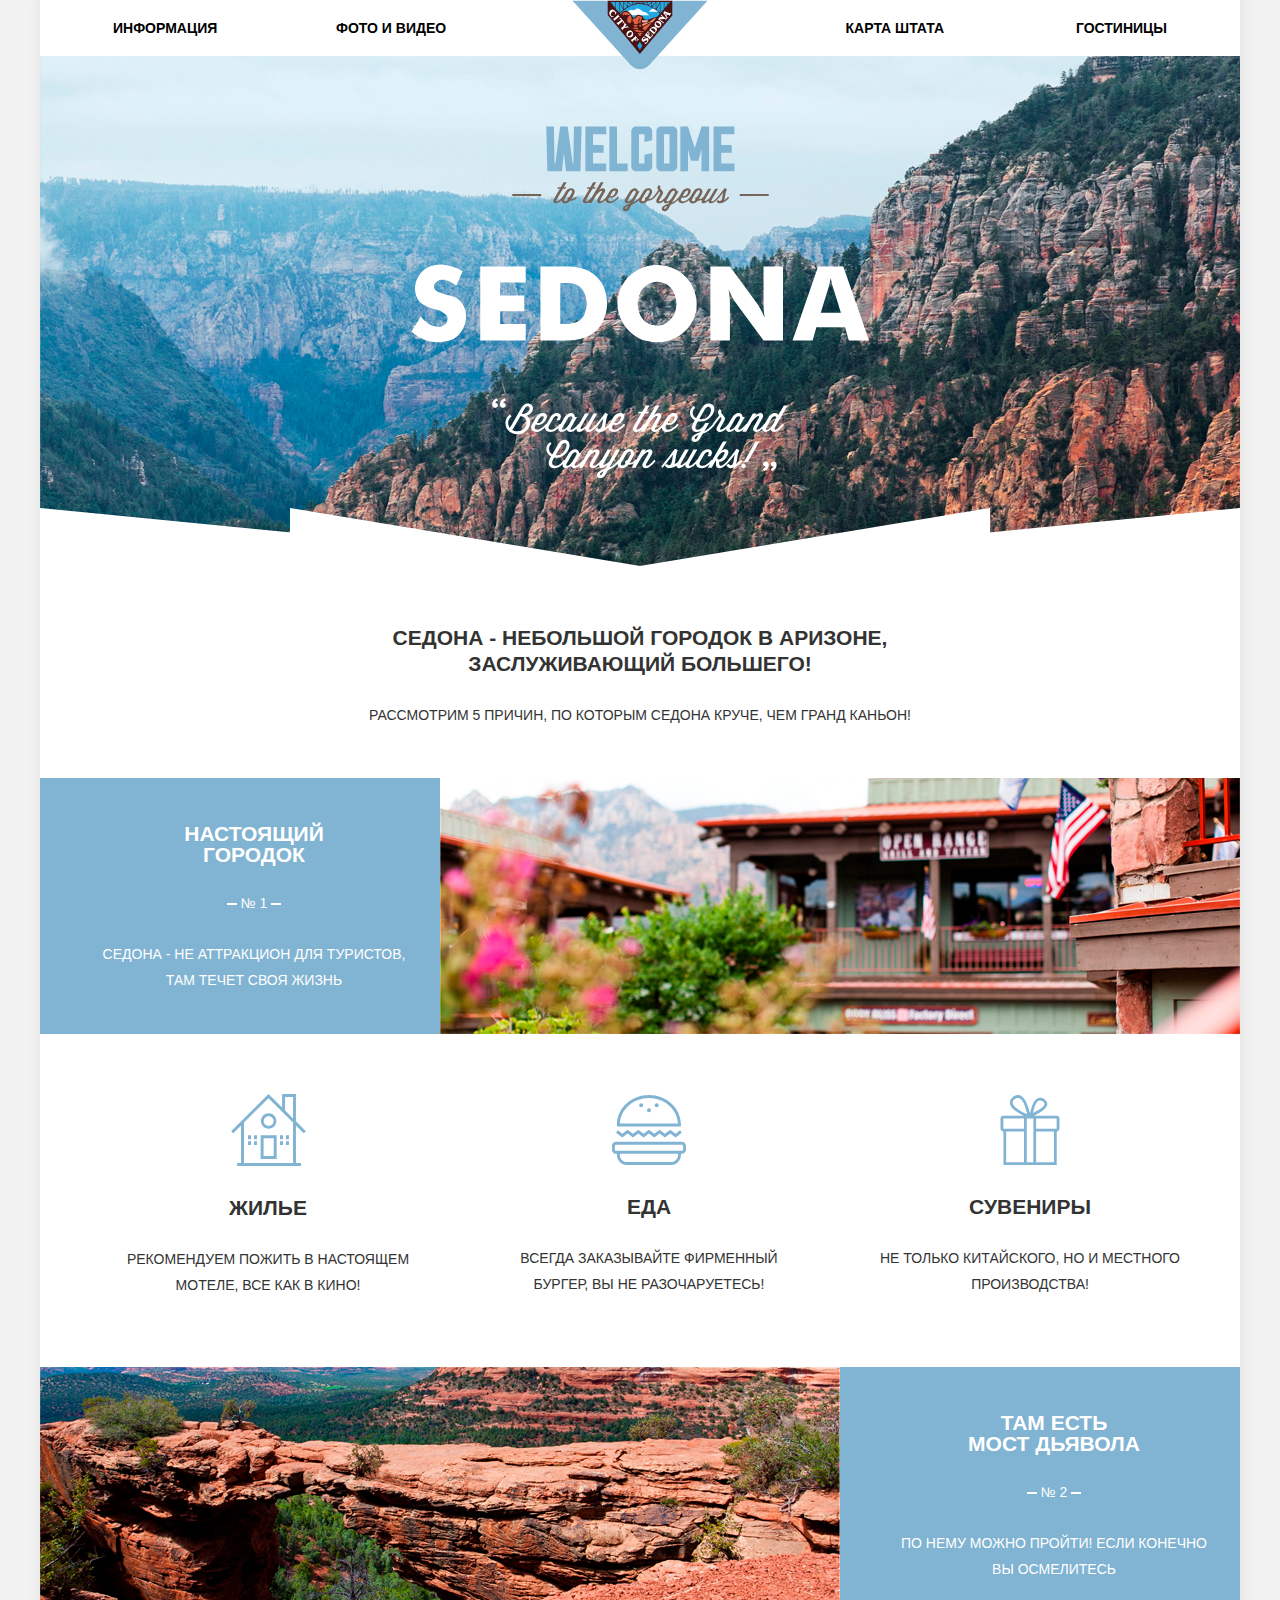
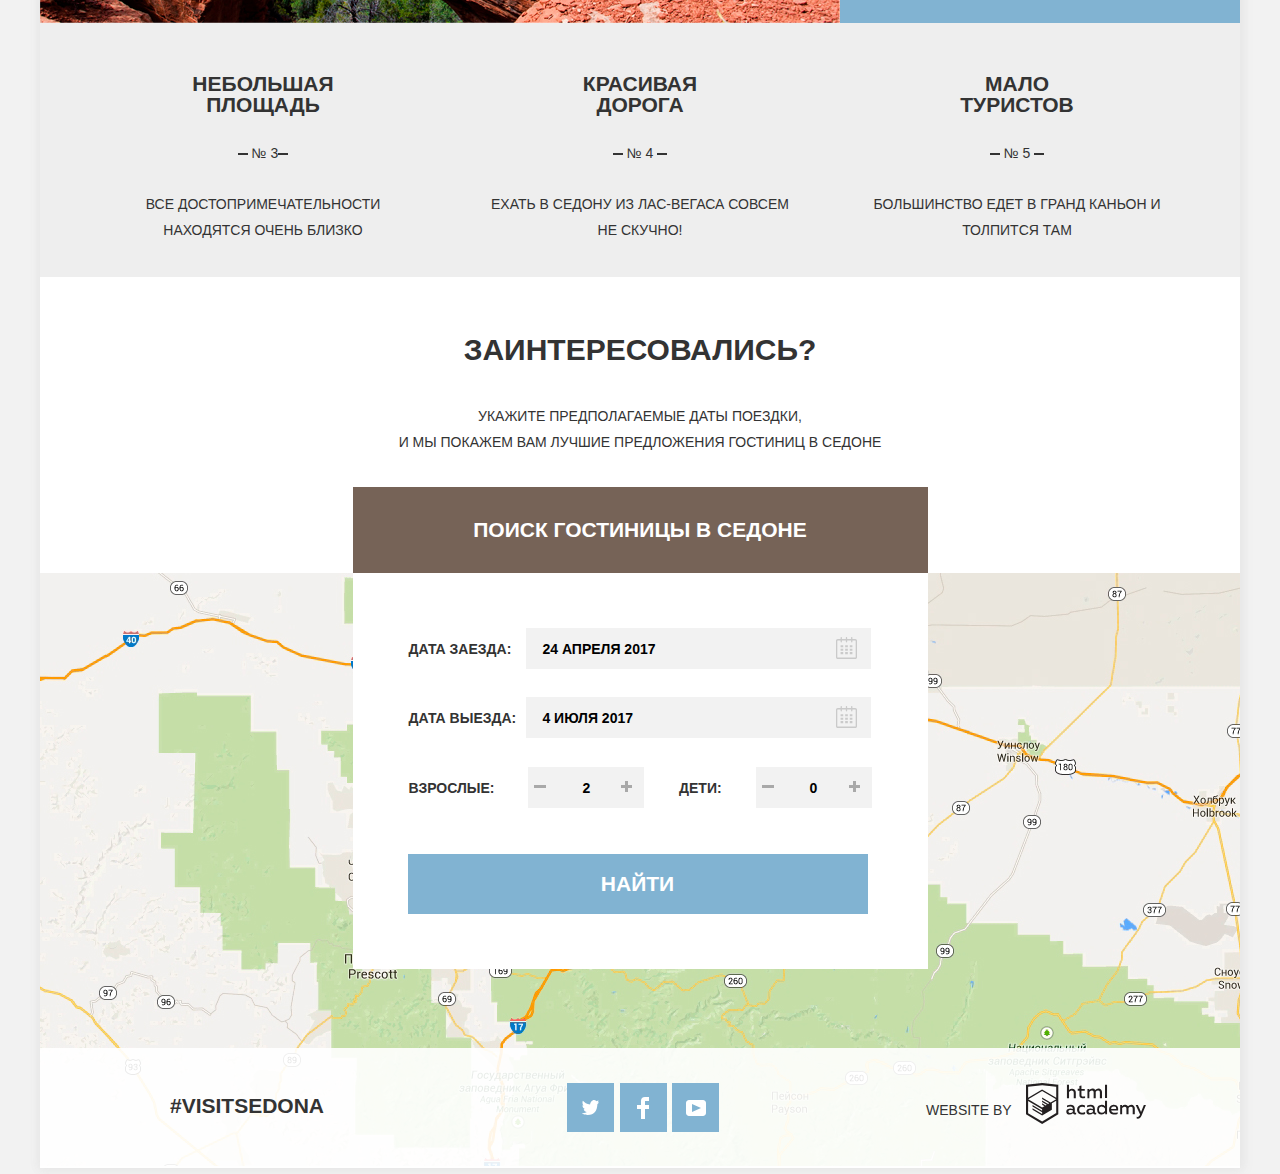
==== commit 56696c01: "проект для защиты" ====
--- a/index.html
+++ b/index.html
@@ -11,7 +11,7 @@
   <div class="shadow-wrapper">
    <header class="main-header">
      <div class="main-header-box">
-     <img src="img/logo-sedona.svg" alt="Sedona logo" width="135" height="70">
+         <a><img src="img/logo-sedona.svg" alt="Sedona logo" width="135" height="70"></a>
      </div>
      <nav class="main-navigation">
       <ul class="navigation-list">
@@ -107,7 +107,7 @@
        <p class="block-callback-info">Укажите предполагаемые даты поездки,<br>
  	   и мы покажем вам лучшие предложения гостиниц в Седоне</p>
      <div class="search">
-       <button class="button" type="button">Поиск гостиницы в Седоне</button>
+       <a href="#" class="button" type="button">Поиск гостиницы в Седоне</a>
 	       <form class="search-form" action="https://echo.htmlacademy.ru" method="post">
            <p class="search-form-item">
             <label for="date-from">Дата заезда:</label>
--- a/css/min-style.css
+++ b/css/min-style.css
@@ -1 +1 @@
-body{margin:0;padding:0;font-family:PT-Sans,Arial,sans-serif;font-size:14px;line-height:21px;color:#333;text-transform:uppercase;background-color:#f2f2f2}a{text-decoration:none}.shadow-wrapper{width:1200px;margin:0 auto;box-shadow:2px 0 10px 2px #e7e7e7,-1px 0 10px 0 #e7e7e7}.main-header{width:1200px;position:relative;display:block;margin:0 auto}.main-header-box{display:block;position:absolute;top:0;left:50%;transform:translateX(-50%);width:135px;background-color:transparent}.main-navigation{font-size:14px;font-weight:700;line-height:21px;color:#000;background-color:#fff;display:flex;width:1200px;align-items:center;box-sizing:border-box}.navigation-list{width:100%;display:-webkit-flex;display:-moz-flex;display:-ms-flex;display:-o-flex;display:flex;-webkit-flex-wrap:wrap;-moz-flex-wrap:wrap;-ms-flex-wrap:wrap;-o-flex-wrap:wrap;flex-wrap:wrap}ul.navigation-list{list-style:none;margin:0;padding:0}.navigation-list-item{padding:0 73px}.navigation-list-item.next-right{margin-right:auto}.navigation-list-item.prev-left{margin-left:auto}.main-navigation a{display:block;color:#000;padding-top:15px;padding-bottom:15px}.main-navigation a:hover{color:#81b3d2}.main-navigation a:focus{color:#cacaca}h1.visually-hidden,h2.visually-hidden,span.visually-hidden{position:absolute;width:1px;height:1px;margin:-1px;border:0;padding:0;white-space:nowrap;clip-path:inset(100%);clip:rect(0 0 0 0);overflow:hidden}.main-banner{width:1200px;height:510px;background-image:url(../img/background_photo.png);background-repeat:no-repeat;background-position:top center;background-color:#f2f2f2;padding-top:75px;margin-top:-55px}.main-banner img{display:flex;margin-right:auto;margin-left:auto;margin-top:50px}.bold{font-size:21px;font-weight:700;line-height:26px;margin-bottom:25px}.bold-introduse{font-size:21px;font-weight:700;line-height:26px;width:500px;margin:0 auto;margin-bottom:25px}.container{margin:0 auto;width:1200px}.introduse{display:flex;flex-direction:column;background-color:#fff;text-align:center;position:relative;left:0;padding-bottom:50px;padding-top:60px;margin-top:0}.introduse:before{content:"";position:absolute;display:block;background-image:url(../img/polygon-fixed.png);background-repeat:no-repeat;width:1201px;height:59px;z-index:10;top:-58px}.reason-one{display:flex;margin:auto;align-items:center;padding-bottom:60px;background-color:#fff}.reason-two{display:flex;margin:auto;align-items:center;background-color:#fff}.reason-one-text,.reason-two-text{width:400px;height:256px;box-sizing:border-box;background-color:#81b3d2;color:#fff;text-align:center;vertical-align:middle;padding-top:45px;margin-top:0;padding-left:58px;padding-right:30px;padding-bottom:45px}.headline{display:inline-block;width:172px;font-size:21px;font-weight:700;line-height:26px;margin-bottom:25px;vertical-align:middle;text-align:center}.dash{margin-bottom:25px}.dash::after,.dash::before{content:"";width:10px;height:2px;background-color:#fff;vertical-align:middle;display:inline-block}.recomends{display:flex;justify-content:space-between;align-items:center;margin:auto;padding-bottom:80px;background-color:#fff}.recomends-one,.recomends-three,.recomends-two{text-align:center;font-size:14px}.recomends-one{box-sizing:border-box;width:310px;margin-left:73px}.recomends-two{width:310px}.recomends-three{width:310px;margin-right:55px}.reasons-list{display:flex;justify-content:space-between;background-color:#eee;min-height:254px;align-items:center}.reasons-list-item{width:300px;text-align:center;vertical-align:middle;padding-top:0;box-sizing:border-box;margin-top:15px}.reasons-list-item:first-child{margin-left:73px}.reasons-list-item:last-child{margin-right:73px}.dashed:after,.dashed:before{content:"";width:10px;height:2px;background-color:#333;vertical-align:middle;display:inline-block}.dashed{padding-bottom:25px}.footer-box{width:1200px;margin:0 auto;background-color:#fff}.block-callback h2,.block-callback p{text-align:center;vertical-align:middle}.block-callback h2{padding-top:55px;padding-bottom:35px;margin:0}.block-callback-info{width:50%;margin:0 auto;margin-bottom:50px}.search{z-index:2;width:575px;position:relative;margin:auto}.search-form{width:575px;position:absolute;top:86px;background-color:#fff;padding:55px;box-sizing:border-box;-webkit-transition:max-height .5s,padding .5s;transition:max-height .5s,padding .5s;overflow:hidden}.button{font:inherit;background-color:#766357;color:#fff;text-align:center;vertical-align:middle;border:none;width:575px;height:86px;text-transform:uppercase;font-size:21px;font-weight:700;cursor:pointer}.button:hover{background-color:#604e43}.button:active{background-color:#503e33;color:#928a85}.search-form-item{position:relative;font:inherit;font-size:14px;font-weight:700;margin-bottom:30px;margin-top:0}.search-form-item label{display:inline-block;width:115px;text-align:left}.search-form-item input:hover{background-color:#ebebeb}.search-form-item input:focus{background-color:#fff;outline:0;border:2px solid #e5e5e5}.search-form-item input:-ms-input-placeholder{color:#000}.search-form-item input::placeholder{color:#000}.date-input{width:345px;box-sizing:border-box;padding:10px 15px;padding-right:30px;font:inherit;color:#000;text-transform:uppercase;background-color:#f2f2f2;border:none;position:relative;min-height:41px}.calendar{position:absolute;right:10px;top:8px;border:none;background-color:transparent;outline:0}.calendar path{fill:#cacaca}.calendar:hover path{fill:#000}.calendar:active path{fill:#81b3d2}.count{display:flex;width:465px;margin:0 auto;justify-content:space-between;margin-bottom:54px}.count-form-item{position:relative;margin-top:0;margin-bottom:0}.count-form-item input:-ms-input-placeholder{color:#000}.count-form-item input::placeholder{color:#000}.count-form-item input:hover{background-color:#ebebeb}.count-form-item input:focus{background-color:#fff;outline:0;border:2px solid #e5e5e5}.count-form-item label{font-size:14px;font-weight:700;display:inline-block;vertical-align:center}.count-form-item label:first-child{margin-right:30px}.adult-count,.children-count{width:116px;box-sizing:border-box;padding-top:10px;padding-bottom:10px;font:inherit;font-weight:700;color:#000;text-transform:uppercase;text-align:center;background-color:#f2f2f2;border:none;position:relative;min-height:41px}.minus{position:absolute;border:none;width:19px;height:19px;background-color:transparent;cursor:pointer;top:10px;z-index:10;outline:0}.minus::after{content:"";display:block;width:12px;height:3px;background-color:#a9a9a9;right:2px}.minus:hover:after{background-color:#000}.minus:active:after{background-color:#81b3d2}.plus{position:absolute;border:none;width:19px;height:19px;background-color:transparent;cursor:pointer;right:10px;top:8px;outline:0}.plus::after,.plus::before{content:"";display:block;width:11px;height:3px;background-color:#a9a9a9;right:2px}.plus::before{transform:rotate(90deg);position:relative;right:0;top:3px}.plus:hover:after,.plus:hover:before{background-color:#000}.plus:active:after,.plus:active:before{background-color:#81b3d2}.button-search{font:inherit;text-align:center;vertical-align:middle;width:460px;height:60px;text-transform:uppercase;font-size:21px;font-weight:700;background-color:#81b3d2;color:#fff;border:none;padding:0}.button-search:hover{background-color:#669ec0}.button-search:active{background-color:#5496bd;color:#94b9d2}.map{display:block;width:1200px;height:593px;position:relative;z-index:1}.social-button{background-color:#81b3d2;color:#fff;border:none;width:47px;height:49px;display:flex;align-items:center;justify-content:center}.social-button:hover{background-color:#669ec0}.social-button:active{background-color:#5496bd}.social-button:active path{fill:#88b6d1}.main-footer{display:block;position:relative;z-index:10;width:1200px;margin-top:-118px;padding-top:35px;background-color:rgba(255,255,255,.9)}.footer-container{display:flex;flex-wrap:wrap;width:1200px;justify-content:space-between}ul.footer-social{list-style:none;display:flex;width:152px;flex-wrap:wrap;justify-content:space-between;margin:0 auto;padding:0}.hashtag{font-size:21px;font-weight:700;line-height:26px;width:241px;margin-left:73px;margin-top:21px;margin-bottom:21px}.footer-copyright{width:241px;margin-right:73px;display:flex;padding-top:14px}.academy-logo{margin-left:20px;position:relative;top:-14px}.academy-logo:hover path{fill:#81b3d2}.academy-logo:active path{fill:#bdbbbc}.inner-page{background-color:#f2f2f2;background-image:url(../img/inner-page.jpg);background-position:top center;background-repeat:no-repeat}.inner-page .main-navigation{margin-bottom:0}.filtres{background-image:url(../img/filter_background.jpg);background-repeat:no-repeat;background-position:top center;background-color:#fff;margin-top:0;color:#fff}fieldset{list-style:none;padding:0;margin:0;border:none}.staff-name,.type-name{font-weight:600;font-size:16px;line-height:21px}.container{margin:0 auto;width:1200px}.filter-container{display:flex;justify-content:space-between}.filtres-column{width:600px;display:flex;justify-content:space-between}.fiter-list{list-style:none;margin:0;padding:0}.staff{width:240px;margin-left:73px;margin-top:30px;margin-bottom:30px}.hotel-type{width:240px;margin-top:30px;margin-bottom:30px}.filter-options{padding-top:20px}.hotel{position:relative;padding-left:30px;cursor:pointer}.hotel input[type=checkbox]:checked+.checkbox-indicator{position:absolute;top:0;left:0;background-image:url(../img/checkbox-on.svg);background-repeat:no-repeat;width:27px;height:27px}.hotel input[type=checkbox]:not(:checked)+.checkbox-indicator{position:absolute;top:0;left:0;background-image:url(../img/checkbox-off.svg);background-repeat:no-repeat;width:27px;height:27px}.hotel input[type=checkbox]:checked:disabled+.checkbox-indicator,.hotel input[type=checkbox]:not(:checked):disabled+.checkbox-indicator{position:absolute;top:0;left:0;background-image:url(../img/checkbox-on.svg);fill:#6a6a6a;background-repeat:no-repeat;width:27px;height:27px}.range{width:330px;margin-right:73px;margin-top:30px}.range-title{margin-bottom:9px;font-weight:600;font-size:16px;line-height:21px}.price-controls{height:36px;margin-bottom:20px;font-size:0;border:2px solid #fff;border-radius:2px;position:relative}.price-controls::after{content:"";position:absolute;top:50%;left:50%;width:2px;height:22px;transform:translate(-50%,-50%);background:#fff}.price-controls label{display:inline-block;font-size:14px;cursor:pointer;margin-top:5px}.price-controls .max-price,.price-controls .min-price{width:90px;padding-left:65px}.price-controls input{width:50px;margin:0;color:inherit;font:inherit;background:0 0;border:none}.range-controls{position:relative;margin-bottom:32px}.range-controls .scale{height:2px;background:rgba(255,255,255,.3)}.range-controls .bar{width:80%;height:2px;background:#fff}.range-toggle{width:4px;height:4px;position:absolute;top:-9px;background:#ababab;border:8px solid #fff;border-radius:50%;box-shadow:0 2px 1px 0 rgba(0,1,1,.2);cursor:pointer}.range-toggle-min{left:0}.range-toggle-max{left:80%}.range-toggle:hover{background:#1c4f80}.btn-transparent{display:block;margin:0 auto;padding:6px 35px;font-size:14px;line-height:20px;color:#fff;text-transform:uppercase;background:0 0;border:2px solid #fff;border-radius:2px;cursor:pointer}.btn-transparent:hover{color:#000;background:#fff}.search-result{display:flex;flex-wrap:wrap;margin-left:73px;margin-right:73px}.search-result-count{padding-top:25px;padding-bottom:25px;display:inline-block;vertical-align:middle;font-size:21px;font-weight:700;line-height:26px;margin:0}.search-result-bar{font-size:12px;line-height:16px;margin:0;margin-left:45px;margin-right:40px;padding-top:36px;padding-bottom:36px;vertical-align:middle;display:inline-block}.sorting{list-style:none;margin:0;padding:0}.sorting li{display:inline-block;vertical-align:middle;padding:36px 15px 36px 0;font-size:12px;line-height:16px;margin:0}.sorting a{color:#d1d1d1;border-bottom:1px dotted #81b3d2}.sorting a:hover{color:#81b3d2;border-bottom:1px dotted #81b3d2}.sorting a:active{color:#000;border:none}a.current{color:#81b3d2;border:none}.switch{margin-left:auto;width:45px;padding-top:36px;padding-bottom:36px;display:flex;justify-content:space-between}.switch-down:hover path,.switch-up:hover path{fill:#000}.switch-down:active path,.switch-up:active path{fill:#81b3d2}.result{display:flex;flex-wrap:nowrap;width:1200px;margin:auto}.hotels-item{display:flex;justify-content:space-between;width:1200px;margin:0 auto;padding:28px 73px;box-sizing:border-box;border-top:2px solid #e5e5e5;background-color:#fff}.hotels-item:last-child{border-bottom:2px solid #e5e5e5}.hotels-item-left{margin-right:26px;margin-left:0}.hotel-item-center{width:350px}.hotel-item-center .bold{color:#000}.hotel-item-center .bold:hover{color:#81b3d2}.hotel-item-center .bold:active{color:#b2b2b2}.hotel-item-center p{padding:0;margin:0}.price,.type{display:inline-block;padding-bottom:15px;padding-top:15px;padding-right:40px;width:114px;vertical-align:center}.button-booking,.button-more{display:inline-block}.button-more{display:inline-block;margin-right:7px;padding:7px 16px;width:112px;box-sizing:content-box;font:inherit;font-weight:700;font-size:14px;text-align:center;color:#fff;vertical-align:middle;text-transform:uppercase;background-color:#81b3d2;border:none}.button-booking{display:inline-block;padding:7px 16px;width:144px;font:inherit;font-weight:700;font-size:14px;text-align:center;color:#fff;vertical-align:middle;text-transform:uppercase;background-color:#766357;border:none}.button-booking a,.button-more a{color:#fff;font-size:14px;font-weight:700}.button-more:hover{background-color:#669ec0}.button-more:active{background-color:#5496bd;color:#88b6d1}.button-booking:hover{background-color:#604e43}.button-booking:active{background-color:#503e33;color:#857871}.hotels-item-right{width:115px;margin-left:auto;padding-right:73px;display:flex;flex-direction:column;justify-content:space-between;align-items:flex-end}.button-rating{display:block;width:112px;height:31px;background-color:#f2f2f2;text-align:center;vertical-align:middle;padding-top:5px;box-sizing:border-box}.hidden{display:none}.inner-footer{background-color:#fff;display:block;width:1200px;padding-top:35px;margin:0 auto}.form-animation{transition:max-height 5s;max-height:0;padding:unset;overflow:hidden;-webkit-transition:max-height .5s,padding .5s;transition:max-height .5s,padding .5s}.result-form{padding:5px;display:none;transition:2s;position:absolute;top:295px;left:125px;color:red}.show-result{display:block}+body{margin:0;padding:0;font-family:"PT-Sans",Arial,sans-serif;font-size:14px;line-height:26px;color:#333;text-transform:uppercase;background-color:#f2f2f2}a{text-decoration:none}.shadow-wrapper{width:1200px;margin:0 auto;box-shadow:2px 0 10px 2px #e7e7e7,-1px 0 10px 0 #e7e7e7}.main-header{width:1200px;position:relative;display:block;margin:0 auto}.main-header-box{display:block;position:absolute;top:0;left:50%;transform:translateX(-50%);width:135px;background-color:transparent}.main-navigation{font-size:14px;font-weight:700;line-height:26px;color:#000;background-color:#fff;display:flex;width:1200px;align-items:center;box-sizing:border-box}.navigation-list{width:100%;display:-webkit-flex;display:-moz-flex;display:-ms-flex;display:-o-flex;display:flex;-webkit-flex-wrap:wrap;-moz-flex-wrap:wrap;-ms-flex-wrap:wrap;-o-flex-wrap:wrap;flex-wrap:wrap}ul.navigation-list{list-style:none;margin:0;padding:0}.navigation-list-item{padding:0 73px;width:150px}.navigation-list-item.next-right{margin-right:auto;width:150px;text-align:left;padding:0}.navigation-list-item.prev-left{margin-left:auto;width:150px;text-align:right;padding:0}.navigation-list-item:first-child{text-align:left}.navigation-list-item:last-child{text-align:right}.main-navigation a{display:block;color:#000;padding-top:15px;padding-bottom:15px}.hotel-item-center .bold:hover,.main-navigation a:hover{color:#81b3d2}.main-navigation a:focus{color:#cacaca}h1.visually-hidden,h2.visually-hidden,span.visually-hidden{position:absolute;width:1px;height:1px;margin:-1px;border:0;padding:0;white-space:nowrap;clip-path:inset(100%);clip:rect(0 0 0 0);overflow:hidden}.main-banner{width:1200px;height:510px;background-image:url(../img/background_photo.png);background-repeat:no-repeat;background-position:top center;background-color:#a6e3e4;padding-top:75px;margin-top:-55px}.main-banner img{display:flex;margin-right:auto;margin-left:auto;margin-top:50px}.bold,.bold-introduse{font-size:21px;font-weight:700;line-height:26px}.bold{margin-bottom:25px}.bold-introduse{width:500px;margin:0 auto 25px}.introduse{display:flex;flex-direction:column;background-color:#fff;text-align:center;position:relative;left:0;padding-bottom:50px;padding-top:59px;margin-top:-20px}.introduse:before{content:"";position:absolute;display:block;background-image:url(../img/polygon-fixed.png);background-repeat:no-repeat;width:1201px;height:59px;z-index:10;top:-58px}.reason-one{padding-bottom:60px}.reason-one,.reason-two{display:flex;margin:auto;align-items:center;background-color:#fff}.reason-one-text,.reason-two-text{width:400px;height:256px;box-sizing:border-box;background-color:#81b3d2;color:#fff;text-align:center;vertical-align:middle;margin-top:0;padding:45px 30px 45px 58px}.headline{display:inline-block;width:172px;font-size:21px;font-weight:700;line-height:21px;vertical-align:middle;text-align:center}.dash,.headline{margin-bottom:25px}.dash::after,.dash::before{content:"";width:10px;height:2px;background-color:#fff;vertical-align:middle;display:inline-block}.recomends{display:flex;justify-content:space-between;align-items:center;margin:auto;padding-bottom:55px;background-color:#fff}.recomends-one,.recomends-three,.recomends-two{text-align:center;font-size:14px}.recomends-one{box-sizing:border-box;width:310px;margin-left:73px}.recomends-two{width:310px}.recomends-three{width:310px;margin-right:55px}.reasons-list{display:flex;justify-content:space-between;background-color:#eee;min-height:254px;align-items:center}.reasons-list-item{width:300px;text-align:center;vertical-align:middle;padding-top:0;box-sizing:border-box;margin-top:15px}.introduse p,.reasons-list-item p{margin-bottom:0;margin-top:0}.reasons-list-item:first-child{margin-left:73px}.reasons-list-item:last-child{margin-right:73px}.dashed:after,.dashed:before{content:"";width:10px;height:2px;background-color:#333;vertical-align:middle;display:inline-block}.dashed{padding-bottom:25px}.footer-box{width:1200px;margin:0 auto;background-color:#fff}.block-callback h2,.block-callback p{text-align:center;vertical-align:middle}.block-callback h2{font-size:30px;line-height:36px;font-weight:700;padding-top:55px;padding-bottom:35px;margin:0}.block-callback-info{width:50%;margin:0 auto 32px}.search{z-index:2;width:575px;position:relative;margin:auto}.search-form{width:575px;position:absolute;top:86px;background-color:#fff;padding:55px;box-sizing:border-box;-webkit-transition:max-height .5s,padding .5s;transition:max-height .5s,padding .5s;overflow:hidden}.button,.search-form-item{font:inherit;font-weight:700}.button{display:inline-block;box-sizing:border-box;padding-top:30px;background-color:#766357;color:#fff;text-align:center;border:0;width:575px;height:86px;text-transform:uppercase;line-height:26px;cursor:pointer;font-size:21px}.button:hover{background-color:#604e43}.button:active{background-color:#503e33;color:#928a85}.search-form-item{position:relative;font-size:14px;margin-bottom:28px;margin-top:0}.search-form-item label{display:inline-block;width:114px;text-align:left}.search-form-item input:hover{background-color:#ebebeb}.search-form-item input:focus{background-color:#fff;outline:0;border:1px solid #e5e5e5}.count-form-item input:-ms-input-placeholder,.search-form-item input:-ms-input-placeholder{color:#000}.count-form-item input::placeholder,.search-form-item input::placeholder{color:#000}.date-input{width:345px;box-sizing:border-box;padding:5px 30px 5px 15px;font:inherit;color:#000;text-transform:uppercase;background-color:#f2f2f2;position:relative;min-height:41px;border:1px solid transparent}.calendar{position:absolute;right:10px;top:8px;border:0;background-color:transparent;outline:0}.calendar path{fill:#cacaca}.calendar:hover path{fill:#000}.calendar:active path{fill:#81b3d2}.count{display:flex;width:465px;justify-content:space-between;margin:0 auto 45px}.count-form-item{position:relative;margin-top:0;margin-bottom:0;border:1px solid transparent}.count-form-item input:hover{background-color:#ebebeb}.count-form-item input:focus{background-color:#fff;outline:0;border:1px solid #e5e5e5}.count-form-item label{font-size:14px;font-weight:700;display:inline-block;vertical-align:center}.count-form-item label:first-child{margin-right:30px}.adult-count,.children-count{width:116px;box-sizing:border-box;font:inherit;font-weight:700;color:#000;text-transform:uppercase;text-align:center;background-color:#f2f2f2;border:1px solid transparent;position:relative;min-height:41px}.minus,.plus{position:absolute;border:0;width:19px;height:19px;background-color:transparent;cursor:pointer;outline:0}.minus{z-index:10;top:10px}.minus::after,.plus::after,.plus::before{content:"";display:block;height:3px;background-color:#a9a9a9}.minus::after{right:2px;width:12px}.minus:hover:after{background-color:#000}.minus:active:after{background-color:#81b3d2}.plus{right:10px;top:8px}.plus::after,.plus::before{width:11px}.plus::after{right:2px}.plus::before{transform:rotate(90deg);position:relative;right:0;top:3px}.plus:hover:after,.plus:hover:before{background-color:#000}.button-search,.plus:active:after,.plus:active:before{background-color:#81b3d2}.button-search{font:inherit;text-align:center;vertical-align:middle;width:460px;height:60px;text-transform:uppercase;font-size:21px;font-weight:700;color:#fff;border:0;padding:0}.button-search:hover{background-color:#669ec0}.button-search:active{background-color:#5496bd;color:#94b9d2}.map{display:block;width:1200px;height:593px;position:relative;z-index:1}.social-button{background-color:#81b3d2;color:#fff;border:0;width:47px;height:49px;display:flex;align-items:center;justify-content:center}.social-button:hover{background-color:#669ec0}.social-button:active{background-color:#5496bd}.social-button:active path{fill:#88b6d1}.main-footer{display:block;position:relative;z-index:10;width:1200px;margin-top:-118px;padding-top:35px;background-color:rgba(255,255,255,.9)}.footer-container,ul.footer-social{display:flex;flex-wrap:wrap;width:1200px;justify-content:space-between}ul.footer-social{list-style:none;width:152px;margin:0 auto;padding:0}.hashtag{font-size:21px;font-weight:700;line-height:26px;width:190px;margin-left:130px;margin-top:10px;margin-bottom:21px}.footer-copyright{width:241px;margin-right:73px;display:flex;padding-top:0}.academy-logo{margin-left:20px;position:relative;top:-18px;left:-6px}.academy-logo:hover path{fill:#81b3d2}.academy-logo:active path{fill:#bdbbbc}.filtres,.inner-page{background-color:#f2f2f2;background-image:url(../img/inner-page.jpg);background-position:top center;background-repeat:no-repeat}.inner-page .main-navigation{margin-bottom:0}.filtres{background-image:url(../img/filter_background.jpg);background-color:#6c8196;margin-top:0;color:#fff}.staff-name,.type-name{font-weight:600;font-size:16px;line-height:21px}.container{margin:0 auto;width:1200px}.filter-container,.filtres-column{display:flex;justify-content:space-between}.filtres-column{width:600px}.fiter-list{list-style:none;margin:0;padding:0}.hotel-type,.staff{width:240px;margin-top:17px;margin-bottom:30px;list-style:none;border:0}.staff{margin-left:60px}.hotel-type{margin-right:30px}.filter-options{padding-top:20px}.hotel{position:relative;padding-left:30px;cursor:pointer}.hotel input[type=checkbox]:checked+.checkbox-indicator{position:absolute;top:0;left:0;background-image:url(../img/checkbox-on.svg);background-repeat:no-repeat;width:27px;height:27px}.hotel input[type=checkbox]:not(:checked)+.checkbox-indicator{position:absolute;top:0;left:0;background-image:url(../img/checkbox-off.svg);background-repeat:no-repeat;width:27px;height:27px}.hotel input[type=checkbox]:checked:disabled+.checkbox-indicator{position:absolute;top:0;left:0;background-image:url(../img/checkbox-on-dis.svg);background-repeat:no-repeat;width:27px;height:27px}.hotel input[type=checkbox]:not(:checked):disabled+.checkbox-indicator{position:absolute;top:0;left:0;background-image:url(../img/checkbox-off-dis.svg);background-repeat:no-repeat;width:27px;height:27px}.range{width:330px;margin-right:73px;margin-top:30px}.range-title{margin-bottom:9px;font-weight:600;font-size:16px;line-height:21px}.price-controls{height:36px;margin-bottom:20px;font-size:0;border:2px solid #fff;border-radius:2px;position:relative}.price-controls::after{content:"";position:absolute;top:50%;left:50%;width:2px;height:22px;transform:translate(-50%,-50%);background:#fff}.price-controls label{display:inline-block;font-size:14px;line-height:21px;cursor:pointer;margin-top:5px}.price-controls .max-price,.price-controls .min-price{width:90px;padding-left:65px}.price-controls input{width:50px;margin:0;color:inherit;font:inherit;background:0 0;border:0}.range-controls{position:relative;margin-bottom:32px}.range-controls .scale{height:2px;background:rgba(255,255,255,.3)}.range-controls .bar{width:80%;height:2px;background:#fff}.range-toggle{width:4px;height:4px;position:absolute;top:-9px;background:#ababab;border:8px solid #fff;border-radius:50%;box-shadow:0 2px 1px 0 rgba(0,1,1,.2);cursor:pointer}.range-toggle-min{left:0}.range-toggle-max{left:80%}.range-toggle:hover{background:#1c4f80}.btn-transparent{display:block;margin:0 auto;padding:6px 35px;font-size:14px;line-height:20px;color:#fff;text-transform:uppercase;background:0 0;border:2px solid #fff;border-radius:2px;cursor:pointer}.btn-transparent:hover{color:#000;background:#fff}.search-result{display:flex;flex-wrap:wrap;margin-left:73px;margin-right:73px}.search-result-bar,.search-result-count{vertical-align:middle;display:inline-block}.search-result-count{font-weight:700;padding-top:25px;font-size:21px;line-height:26px;margin:0}.search-result-bar{font-size:12px;line-height:18px;margin:0 40px 0 32px;padding-top:29px;max-height:78px}.sorting{list-style:none;margin:0;padding:0}.sorting li{display:inline-block;vertical-align:middle;padding:30px 15px 30px 0;font-size:12px;line-height:18px;margin:0}.sorting a,.sorting a:hover{color:#d1d1d1;border-bottom:1px dotted #81b3d2}.sorting a:hover{color:#81b3d2}.sorting a:active{color:#000;border:0}a.current{color:#81b3d2;border:0}.switch{margin-left:auto;width:45px;padding-top:24px;display:flex;justify-content:space-between}.switch-down{padding-left:10px}.switch-down:hover path,.switch-up:hover path{fill:#000}.switch-down:active path,.switch-up:active path{fill:#81b3d2}.hotels-item,.result{display:flex;width:1200px}.result{flex-wrap:nowrap;margin:auto}.hotels-item{justify-content:space-between;margin:0 auto;padding:26px 73px;box-sizing:border-box;border-top:2px solid #e5e5e5;background-color:#fff}.hotels-item:last-child{border-bottom:2px solid #e5e5e5}.hotels-item-left{margin-right:26px;margin-left:0}.hotel-item-center{width:350px}.hotel-item-center .bold{color:#000}.hotel-item-center .bold:active{color:#b2b2b2}.hotel-item-center p{padding:0;margin:0}.price,.type{display:inline-block;padding-bottom:11px;padding-top:0;padding-right:0;width:114px;vertical-align:center}.button-booking,.button-more{display:inline-block;padding:5px 0;font:inherit;font-weight:700;font-size:14px;line-height:21px;text-align:center;color:#fff;vertical-align:middle;text-transform:uppercase;border:0}.button-more{margin-right:7px;box-sizing:content-box;width:112px;background-color:#81b3d2}.button-booking{width:144px;background-color:#766357}.button-more:hover{background-color:#669ec0}.button-more:active{background-color:#5496bd;color:#88b6d1}.button-booking:hover{background-color:#604e43}.button-booking:active{background-color:#503e33;color:#857871}.hotels-item-right{width:115px;margin-left:auto;display:flex;flex-direction:column;justify-content:space-between;align-items:flex-end}.button-rating{display:block;width:112px;height:30px;background-color:#f2f2f2;text-align:center;vertical-align:middle;box-sizing:border-box}.hidden{display:none}.inner-footer{background-color:#fff;display:block;width:1200px;padding-top:35px;margin:0 auto}.form-animation{max-height:0;padding:0;overflow:hidden;-webkit-transition:max-height .5s,padding .5s;transition:max-height .5s,padding .5s}.result-form{padding:5px;display:none;transition:2s;position:absolute;top:247px;left:125px;color:red}.show-result{display:block}
